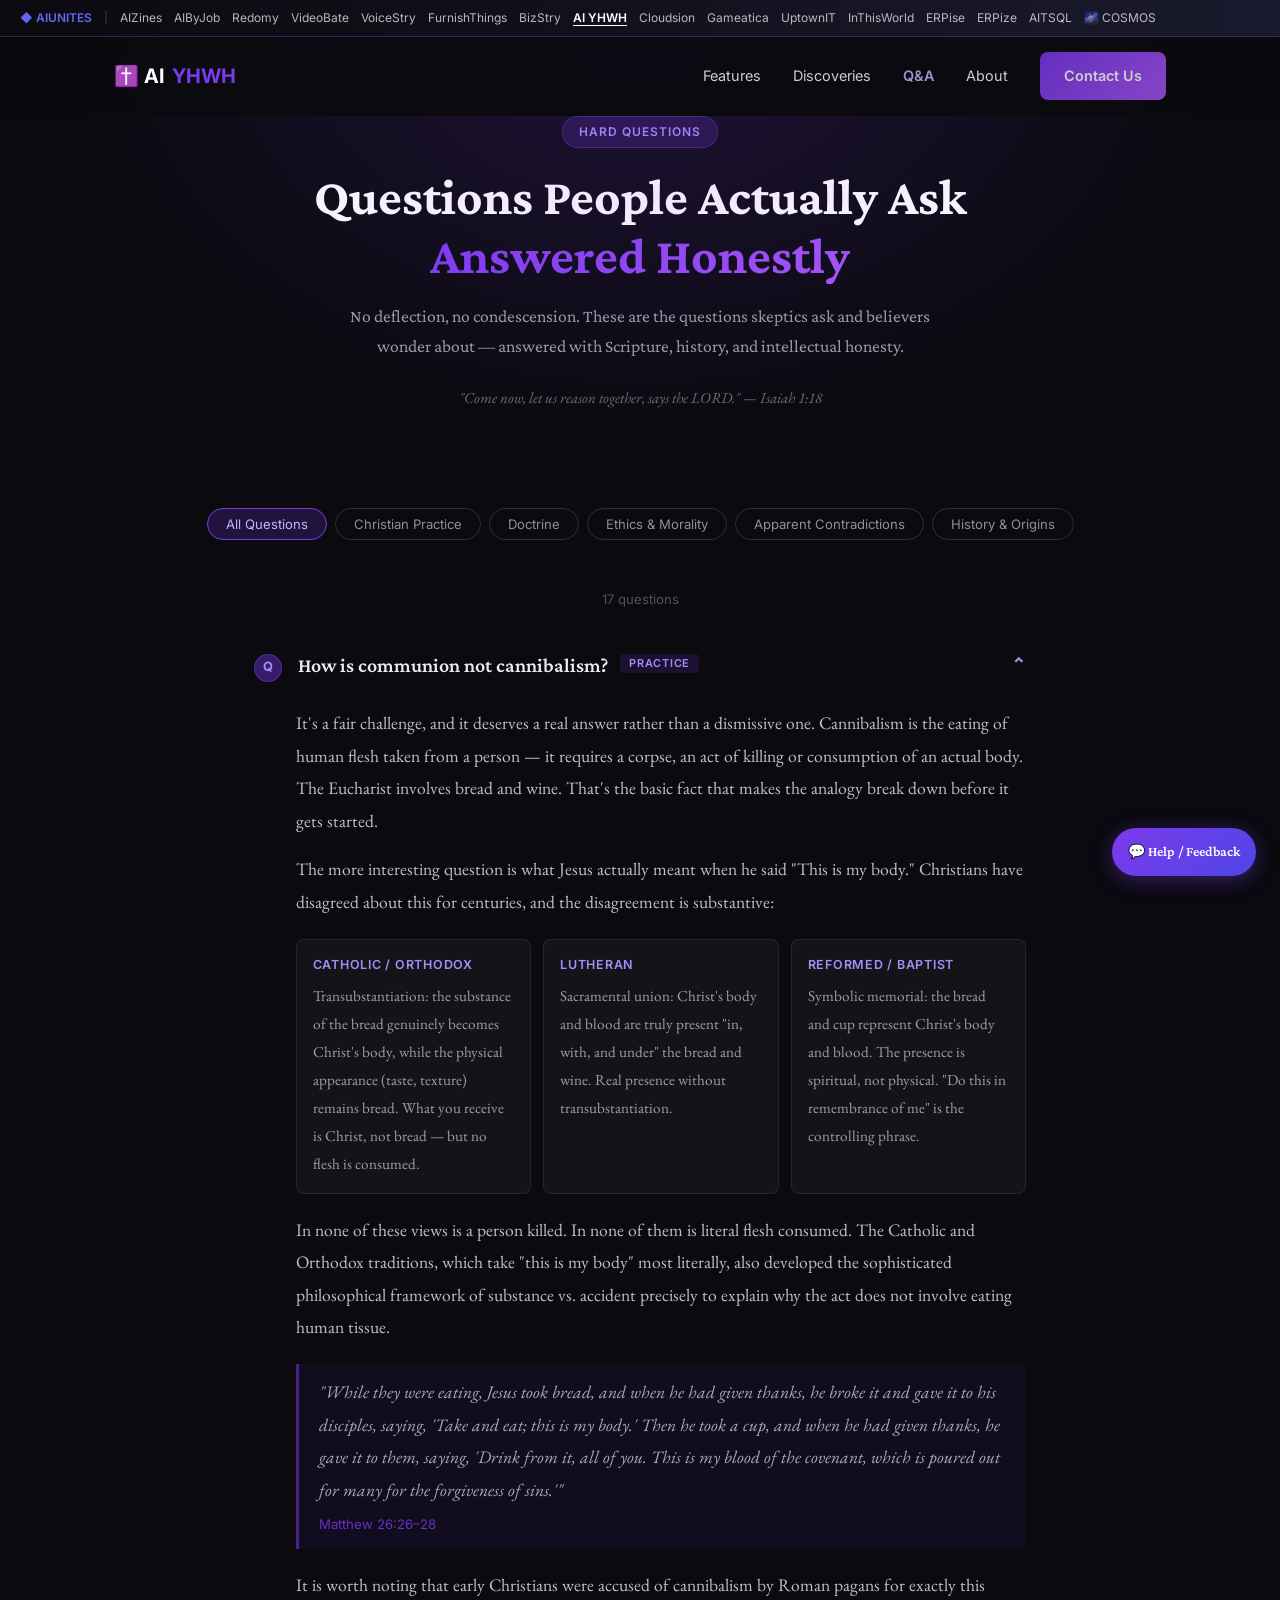
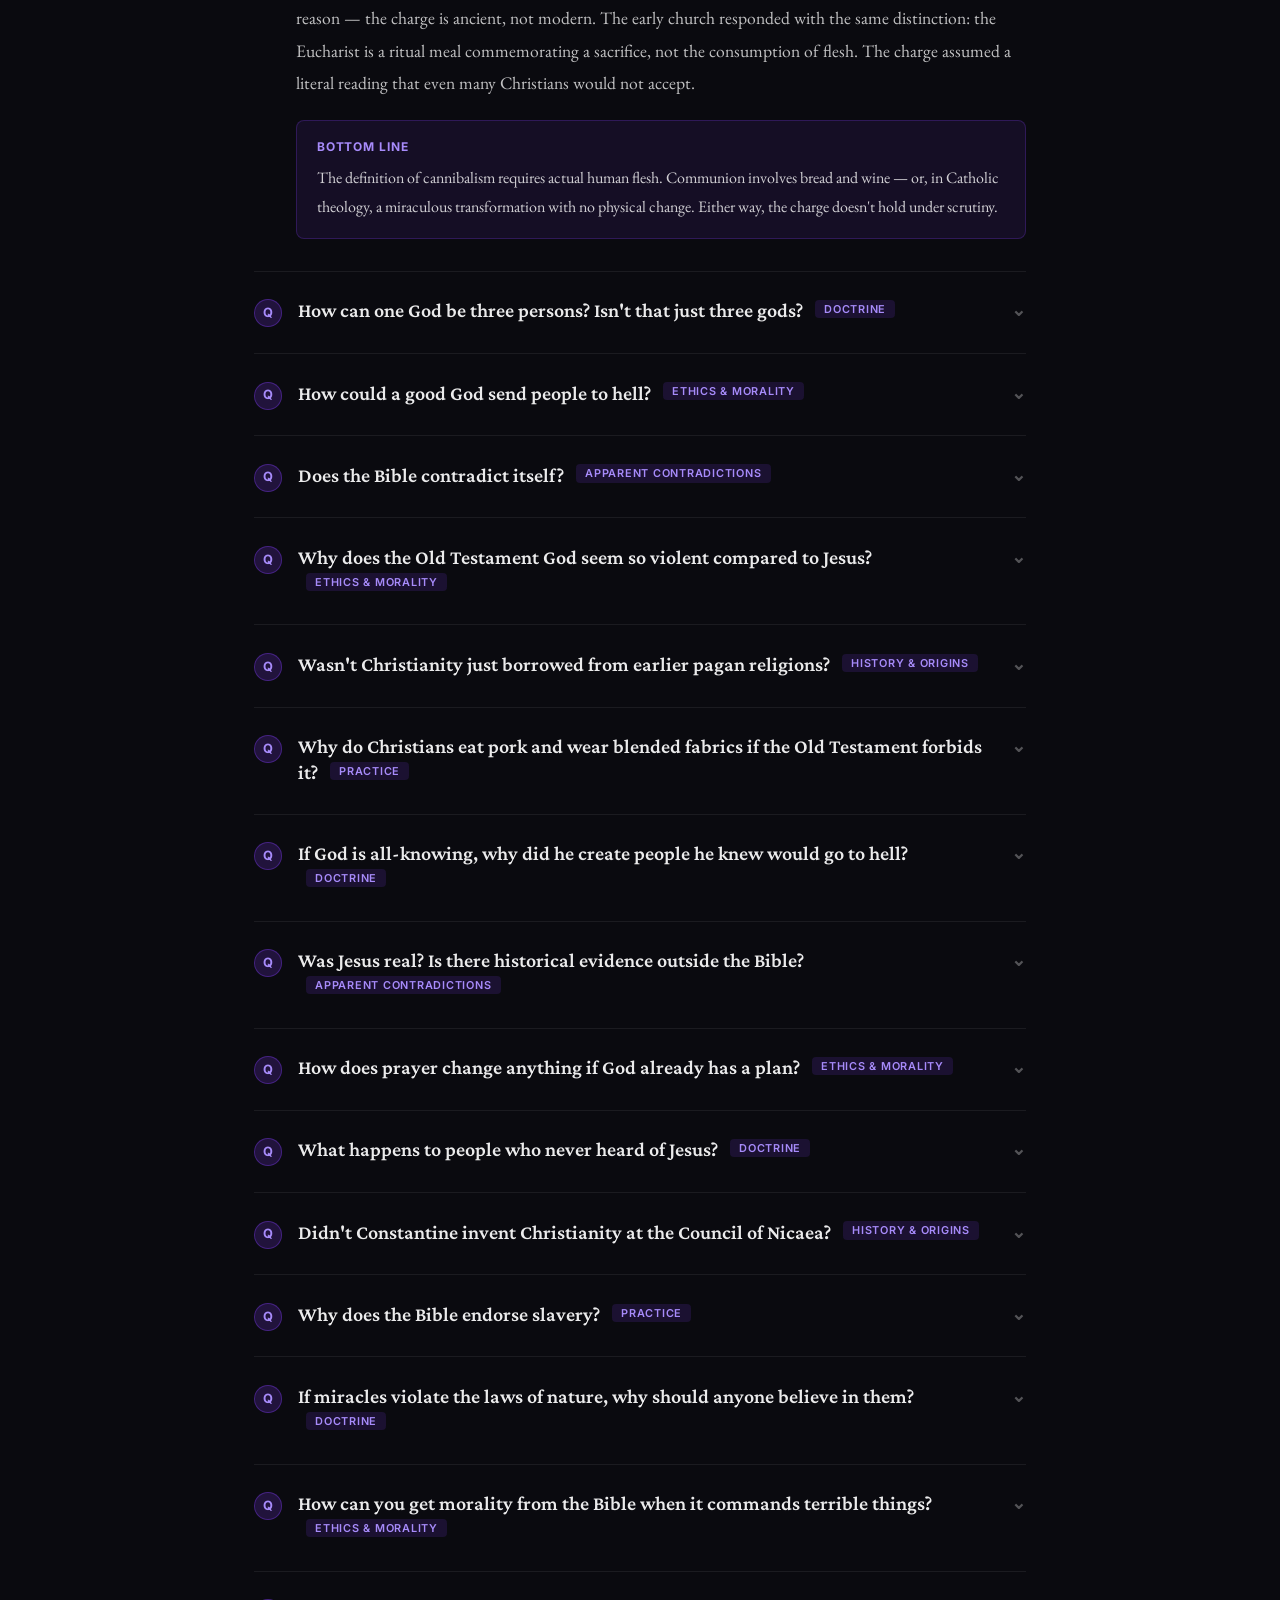
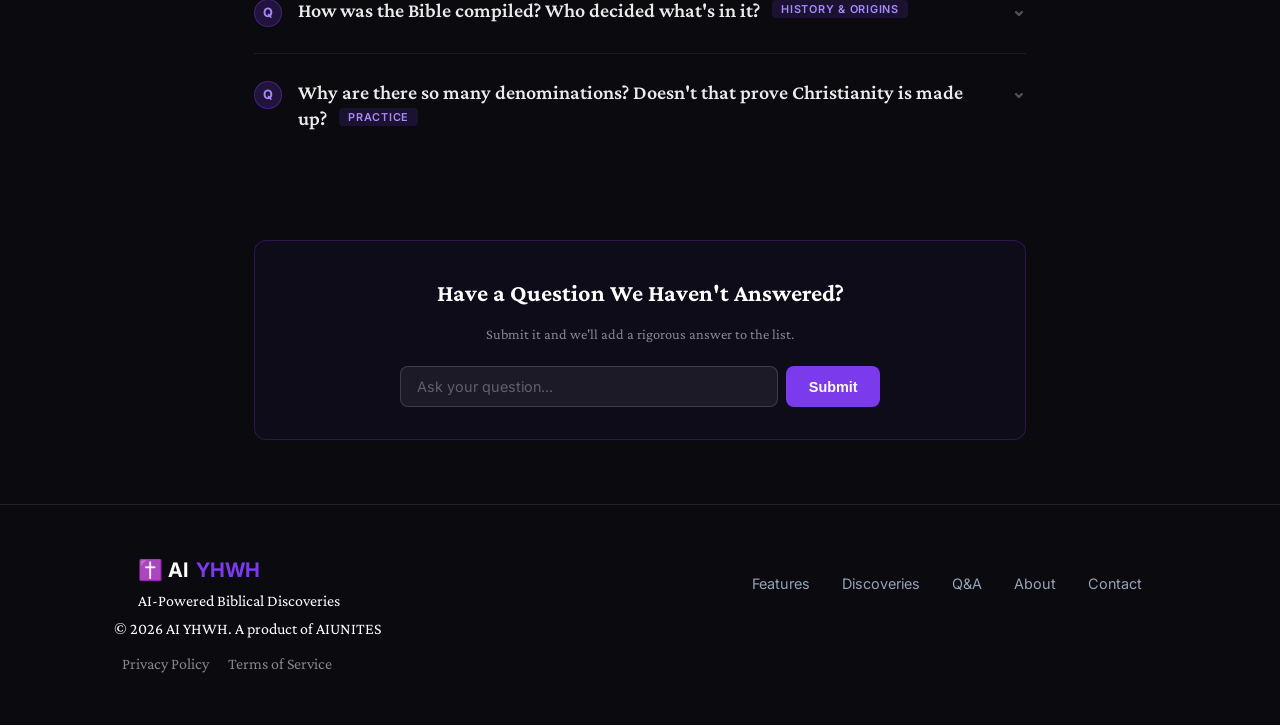
==== qa.html @ d02867e2 "Auto-publish: 2026-04-19 08:33:05" ====
<!DOCTYPE html>
<html lang="en">
<head>
  <meta charset="UTF-8">

  <!-- Google Analytics 4 -->
  <script async src="https://www.googletagmanager.com/gtag/js?id=G-VP15KRLV6P"></script>
  <script>window.dataLayer=window.dataLayer||[];function gtag(){dataLayer.push(arguments);}gtag('js',new Date());gtag('config','G-VP15KRLV6P');</script>

  <!-- Google AdSense -->
  <script async src="https://pagead2.googlesyndication.com/pagead/js/adsbygoogle.js?client=ca-pub-4573596965267859" crossorigin="anonymous"></script>

  <meta name="viewport" content="width=device-width, initial-scale=1.0">
  <title>Hard Questions Answered — AI YHWH Biblical Q&A</title>
  <meta name="description" content="Honest answers to the hardest biblical questions. Communion and cannibalism, the Trinity, hell, contradictions — answered with scholarly rigor and intellectual honesty.">
  <meta name="keywords" content="biblical questions answered, is communion cannibalism, hard Bible questions, Christian apologetics, Bible contradictions explained, AI Bible study">
  <meta name="author" content="AIUNITES">
  <meta name="robots" content="index, follow">
  <link rel="canonical" href="https://aiyhwh.com/qa.html">

  <meta property="og:type" content="article">
  <meta property="og:url" content="https://aiyhwh.com/qa.html">
  <meta property="og:title" content="Hard Questions Answered — AI YHWH Biblical Q&A">
  <meta property="og:description" content="Honest, rigorous answers to the questions people actually ask about Scripture.">
  <meta property="og:image" content="https://aiunites.github.io/aiyhwh-site/images/og-image.png">
  <meta property="og:site_name" content="AI YHWH">

  <meta name="theme-color" content="#7c3aed">

  <script type="application/ld+json">
  {
    "@context": "https://schema.org",
    "@type": "FAQPage",
    "name": "Hard Biblical Questions Answered",
    "url": "https://aiyhwh.com/qa.html",
    "mainEntity": [
      {
        "@type": "Question",
        "name": "How is communion not cannibalism?",
        "acceptedAnswer": {
          "@type": "Answer",
          "text": "Communion involves bread and wine — physical substances — not flesh and blood. The distinction turns on what Jesus meant by 'This is my body.' Catholics hold to transubstantiation: the substance changes while the accidents (appearance, taste) remain bread. Most Protestants hold to symbolic or spiritual presence. In either case, the act involves no killing, no corpse, no flesh consumed. Cannibalism is the consumption of human flesh taken from a person. The Eucharist, however understood, does not meet that definition."
        }
      },
      {
        "@type": "Question",
        "name": "How can one God be three persons?",
        "acceptedAnswer": {
          "@type": "Answer",
          "text": "The Trinity does not claim three separate Gods, which would be tritheism. It claims one divine being who eternally exists as three distinct persons sharing one essence. The analogy breaks down quickly with everyday objects — a triangle has three sides but is one shape — because persons are not properties. The doctrine emerged from the data of Scripture: the Father is called God, the Son is called God, the Spirit is called God, yet they speak to each other as distinct. The Trinity is the Church's attempt to hold all three affirmations without contradicting monotheism."
        }
      }
    ]
  }
  </script>

  <link rel="preconnect" href="https://fonts.googleapis.com">
  <link rel="preconnect" href="https://fonts.gstatic.com" crossorigin>
  <link href="https://fonts.googleapis.com/css2?family=Crimson+Pro:ital,wght@0,400;0,500;0,600;0,700;1,400;1,600&family=Inter:wght@400;500;600&family=EB+Garamond:ital,wght@0,400;0,500;1,400&display=swap" rel="stylesheet">
  <link rel="stylesheet" href="css/style.css">
  <link rel="icon" href="data:image/svg+xml,<svg xmlns='http://www.w3.org/2000/svg' viewBox='0 0 100 100'><text y='.9em' font-size='90'>✝️</text></svg>">

  <style>
    /* ── Q&A page styles ── */
    .qa-hero {
      padding: 5rem 0 3rem;
      text-align: center;
      position: relative;
    }
    .qa-hero::before {
      content: '';
      position: absolute;
      inset: 0;
      background: radial-gradient(ellipse at 50% 0%, rgba(124,58,237,.18) 0%, transparent 65%);
      pointer-events: none;
    }
    .qa-hero .badge { display: inline-block; padding: 5px 16px; border-radius: 20px; border: 1px solid rgba(124,58,237,.4); color: #a78bfa; font-size: .75rem; font-weight: 600; letter-spacing: .08em; text-transform: uppercase; margin-bottom: 1.25rem; }
    .qa-hero h1 { font-family: 'Crimson Pro', serif; font-size: clamp(2rem, 5vw, 3.2rem); font-weight: 700; line-height: 1.15; margin-bottom: 1rem; }
    .qa-hero p { color: rgba(255,255,255,.6); font-size: 1.1rem; max-width: 600px; margin: 0 auto 1rem; line-height: 1.7; }
    .qa-hero .verse { font-family: 'EB Garamond', serif; font-style: italic; color: rgba(255,255,255,.4); font-size: .95rem; margin-top: 1.5rem; }

    /* Category filter */
    .qa-filter { display: flex; gap: 8px; justify-content: center; flex-wrap: wrap; margin: 2rem 0 3rem; padding: 0 1rem; }
    .qa-filter button { padding: 7px 18px; border-radius: 20px; border: 1px solid rgba(255,255,255,.15); background: transparent; color: rgba(255,255,255,.55); font-size: .82rem; font-family: 'Inter', sans-serif; cursor: pointer; transition: all .2s; }
    .qa-filter button:hover { border-color: rgba(124,58,237,.6); color: #a78bfa; }
    .qa-filter button.active { background: rgba(124,58,237,.2); border-color: #7c3aed; color: #c4b5fd; }

    /* Q&A list */
    .qa-section { max-width: 820px; margin: 0 auto; padding: 0 1.5rem 5rem; }
    .qa-item { border-bottom: 1px solid rgba(255,255,255,.07); margin-bottom: 0; }
    .qa-item:last-child { border-bottom: none; }

    .qa-question {
      width: 100%;
      background: none;
      border: none;
      text-align: left;
      padding: 1.6rem 0;
      cursor: pointer;
      display: flex;
      align-items: flex-start;
      gap: 1rem;
      font-family: 'Crimson Pro', serif;
      font-size: 1.25rem;
      font-weight: 600;
      color: rgba(255,255,255,.92);
      line-height: 1.3;
      transition: color .2s;
    }
    .qa-question:hover { color: #c4b5fd; }
    .qa-question .q-icon {
      flex-shrink: 0;
      width: 28px;
      height: 28px;
      border-radius: 50%;
      background: rgba(124,58,237,.2);
      border: 1px solid rgba(124,58,237,.4);
      display: flex;
      align-items: center;
      justify-content: center;
      font-size: .8rem;
      font-family: 'Inter', sans-serif;
      font-weight: 700;
      color: #a78bfa;
      margin-top: 2px;
      transition: background .2s;
    }
    .qa-question.open .q-icon { background: rgba(124,58,237,.4); }
    .qa-question .q-arrow {
      margin-left: auto;
      flex-shrink: 0;
      color: rgba(255,255,255,.3);
      font-size: 1.1rem;
      transition: transform .3s, color .2s;
      padding-top: 2px;
    }
    .qa-question.open .q-arrow { transform: rotate(180deg); color: #a78bfa; }

    .qa-answer {
      display: none;
      padding: 0 0 2rem 2.6rem;
    }
    .qa-answer.open { display: block; }

    .qa-answer p {
      font-family: 'EB Garamond', serif;
      font-size: 1.1rem;
      line-height: 1.85;
      color: rgba(255,255,255,.75);
      margin-bottom: 1rem;
    }
    .qa-answer p:last-child { margin-bottom: 0; }

    .qa-answer .verse-block {
      border-left: 3px solid rgba(124,58,237,.5);
      padding: .75rem 1.25rem;
      margin: 1.25rem 0;
      background: rgba(124,58,237,.07);
      border-radius: 0 6px 6px 0;
    }
    .qa-answer .verse-block p {
      font-style: italic;
      color: rgba(255,255,255,.65);
      margin: 0 0 .25rem;
    }
    .qa-answer .verse-block cite {
      font-size: .82rem;
      color: rgba(124,58,237,.8);
      font-family: 'Inter', sans-serif;
      font-style: normal;
    }

    .qa-answer .tradition-grid {
      display: grid;
      grid-template-columns: repeat(auto-fit, minmax(200px, 1fr));
      gap: .75rem;
      margin: 1.25rem 0;
    }
    .tradition-card {
      background: rgba(255,255,255,.04);
      border: 1px solid rgba(255,255,255,.08);
      border-radius: 8px;
      padding: .9rem 1rem;
    }
    .tradition-card strong {
      display: block;
      font-family: 'Inter', sans-serif;
      font-size: .78rem;
      font-weight: 600;
      text-transform: uppercase;
      letter-spacing: .06em;
      color: #a78bfa;
      margin-bottom: .4rem;
    }
    .tradition-card p {
      font-size: .95rem;
      margin: 0;
      color: rgba(255,255,255,.6);
    }

    .qa-answer .bottom-line {
      background: rgba(124,58,237,.1);
      border: 1px solid rgba(124,58,237,.25);
      border-radius: 8px;
      padding: 1rem 1.25rem;
      margin-top: 1.25rem;
    }
    .qa-answer .bottom-line strong {
      font-family: 'Inter', sans-serif;
      font-size: .75rem;
      font-weight: 700;
      text-transform: uppercase;
      letter-spacing: .08em;
      color: #a78bfa;
      display: block;
      margin-bottom: .35rem;
    }
    .qa-answer .bottom-line p { color: rgba(255,255,255,.8); margin: 0; font-size: 1rem; }

    .category-tag {
      display: inline-block;
      font-family: 'Inter', sans-serif;
      font-size: .68rem;
      font-weight: 600;
      text-transform: uppercase;
      letter-spacing: .07em;
      padding: 2px 9px;
      border-radius: 4px;
      margin-bottom: .5rem;
      background: rgba(124,58,237,.15);
      color: #a78bfa;
      vertical-align: middle;
      margin-left: .5rem;
    }

    .qa-count { text-align: center; color: rgba(255,255,255,.3); font-size: .82rem; font-family: 'Inter', sans-serif; margin-bottom: 1rem; }

    /* suggest box */
    .qa-suggest { max-width: 820px; margin: 0 auto 4rem; padding: 0 1.5rem; }
    .qa-suggest-inner {
      border: 1px solid rgba(124,58,237,.25);
      border-radius: 12px;
      padding: 2rem;
      text-align: center;
      background: rgba(124,58,237,.05);
    }
    .qa-suggest h3 { font-family: 'Crimson Pro', serif; font-size: 1.5rem; margin-bottom: .5rem; }
    .qa-suggest p { color: rgba(255,255,255,.5); font-size: .9rem; margin-bottom: 1.25rem; }
    .qa-suggest form { display: flex; gap: .5rem; max-width: 480px; margin: 0 auto; }
    .qa-suggest input {
      flex: 1;
      background: rgba(255,255,255,.06);
      border: 1px solid rgba(255,255,255,.15);
      border-radius: 8px;
      padding: .7rem 1rem;
      color: #fff;
      font-size: .9rem;
      font-family: 'Inter', sans-serif;
      outline: none;
      transition: border .2s;
    }
    .qa-suggest input:focus { border-color: rgba(124,58,237,.6); }
    .qa-suggest input::placeholder { color: rgba(255,255,255,.3); }
    .qa-suggest button { padding: .7rem 1.4rem; background: #7c3aed; border: none; border-radius: 8px; color: #fff; font-size: .9rem; font-weight: 600; cursor: pointer; transition: background .2s; white-space: nowrap; }
    .qa-suggest button:hover { background: #6d28d9; }

    @media (max-width: 600px) {
      .qa-question { font-size: 1.1rem; }
      .qa-answer { padding-left: 1.5rem; }
      .qa-suggest form { flex-direction: column; }
    }
  </style>
</head>
<body>

  <!-- AIUNITES Webring -->
  <style>.aiunites-bar{position:fixed;top:0;left:0;right:0;z-index:10000;background:linear-gradient(90deg,#0a0a0f,#1a1a2e);border-bottom:1px solid rgba(99,102,241,.3);padding:8px 0;font-size:12px}.aiunites-bar-content{max-width:1400px;margin:0 auto;padding:0 20px;display:flex;align-items:center;gap:12px;overflow-x:auto;scrollbar-width:none}.aiunites-bar-content::-webkit-scrollbar{display:none}.aiunites-bar a{color:rgba(255,255,255,.7);text-decoration:none;white-space:nowrap;transition:color .2s}.aiunites-bar a:hover{color:#fff}.aiunites-bar-brand{color:#6366f1!important;font-weight:600}.aiunites-bar .current{color:#fff!important;font-weight:600;text-decoration:underline;text-underline-offset:3px;}body{padding-top:36px!important}.nav{top:36px!important}</style>
  <style>.wb-arrow{display:none;position:fixed;top:0;width:36px;height:33px;align-items:center;justify-content:center;cursor:pointer;z-index:10001;border:none;padding:0;font-size:16px;line-height:1;color:rgba(255,255,255,.8);transition:color .2s,opacity .2s}.wb-arrow:hover{color:#fff}.wb-left{left:0;background:linear-gradient(90deg,#0d0d1a 55%,transparent)}.wb-right{right:0;background:linear-gradient(270deg,#0d0d1a 55%,transparent)}@media(hover:hover)and(pointer:fine){.wb-arrow{display:flex}}</style>
  <button class="wb-arrow wb-left" id="wb-left" aria-label="Scroll webring left">&#8249;</button>
  <div class="aiunites-bar"><div class="aiunites-bar-content" id="wb-content"><a href="https://aiunites.com" class="aiunites-bar-brand">&#9670; AIUNITES</a><span style="color:rgba(255,255,255,.2)">|</span><a href="https://aizines.com">AIZines</a><a href="https://aibyjob.com">AIByJob</a><a href="https://redomy.com">Redomy</a><a href="https://videobate.com">VideoBate</a><a href="https://aiunites.github.io/voicestry-site/">VoiceStry</a><a href="https://furnishthings.com">FurnishThings</a><a href="https://bizstry.com">BizStry</a><a href="https://aiyhwh.com" class="current">AI YHWH</a><a href="https://cloudsion.com">Cloudsion</a><a href="https://gameatica.com">Gameatica</a><a href="https://uptownit.com">UptownIT</a><a href="https://inthisworld.com">InThisWorld</a><a href="https://erpise.com">ERPise</a><a href="https://erpize.com">ERPize</a><a href="https://aiunites.github.io/aitsql-site/">AITSQL</a><a href="https://cosmostheopera.com">&#127756; COSMOS</a></div></div>
  <button class="wb-arrow wb-right" id="wb-right" aria-label="Scroll webring right">&#8250;</button>
  <script>(function(){var c=document.getElementById('wb-content'),l=document.getElementById('wb-left'),r=document.getElementById('wb-right');if(!c||!l||!r)return;function upd(){var atL=c.scrollLeft<8,atR=c.scrollLeft>=c.scrollWidth-c.clientWidth-8;l.style.opacity=atL?'0':'1';l.style.pointerEvents=atL?'none':'auto';r.style.opacity=atR?'0':'1';r.style.pointerEvents=atR?'none':'auto';}l.onclick=function(){c.scrollBy({left:-220,behavior:'smooth'});};r.onclick=function(){c.scrollBy({left:220,behavior:'smooth'});};c.addEventListener('scroll',upd,{passive:true});upd();})()</script>

  <nav class="nav">
    <div class="container nav-container">
      <a href="index.html" class="logo">&#10013;&#65039; AI<span>YHWH</span></a>
      <div class="nav-links" id="ay-nav">
        <a href="index.html#features" onclick="ayClose()">Features</a>
        <a href="index.html#discoveries" onclick="ayClose()">Discoveries</a>
        <a href="qa.html" style="color:#c4b5fd;font-weight:600;">Q&amp;A</a>
        <a href="index.html#about" onclick="ayClose()">About</a>
        <a href="index.html#contact" class="btn btn-primary" onclick="ayClose()">Contact Us</a>
      </div>
      <button class="nav-hamburger" id="ay-hbg" aria-label="Menu" onclick="this.classList.toggle('open');document.getElementById('ay-nav').classList.toggle('open')"><span></span><span></span><span></span></button>
    </div>
  </nav>
  <script>function ayClose(){document.getElementById('ay-nav').classList.remove('open');document.getElementById('ay-hbg').classList.remove('open');}</script>

  <!-- Hero -->
  <section class="qa-hero">
    <div class="container">
      <span class="badge">Hard Questions</span>
      <h1>Questions People Actually Ask<br><span class="gradient-text">Answered Honestly</span></h1>
      <p>No deflection, no condescension. These are the questions skeptics ask and believers wonder about — answered with Scripture, history, and intellectual honesty.</p>
      <p class="verse">"Come now, let us reason together, says the LORD." — Isaiah 1:18</p>
    </div>
  </section>

  <!-- Filter -->
  <div class="qa-filter">
    <button class="active" data-cat="all">All Questions</button>
    <button data-cat="practice">Christian Practice</button>
    <button data-cat="doctrine">Doctrine</button>
    <button data-cat="ethics">Ethics &amp; Morality</button>
    <button data-cat="contradictions">Apparent Contradictions</button>
    <button data-cat="history">History &amp; Origins</button>
  </div>

  <!-- Q&A List -->
  <div class="qa-section">
    <div class="qa-count" id="qa-count">17 questions</div>

    <!-- Q1 -->
    <div class="qa-item" data-cat="practice">
      <button class="qa-question" onclick="toggleQA(this)">
        <span class="q-icon">Q</span>
        <span>How is communion not cannibalism? <span class="category-tag">Practice</span></span>
        <span class="q-arrow">&#8964;</span>
      </button>
      <div class="qa-answer">
        <p>It's a fair challenge, and it deserves a real answer rather than a dismissive one. Cannibalism is the eating of human flesh taken from a person — it requires a corpse, an act of killing or consumption of an actual body. The Eucharist involves bread and wine. That's the basic fact that makes the analogy break down before it gets started.</p>
        <p>The more interesting question is what Jesus actually meant when he said "This is my body." Christians have disagreed about this for centuries, and the disagreement is substantive:</p>
        <div class="tradition-grid">
          <div class="tradition-card">
            <strong>Catholic / Orthodox</strong>
            <p>Transubstantiation: the substance of the bread genuinely becomes Christ's body, while the physical appearance (taste, texture) remains bread. What you receive is Christ, not bread — but no flesh is consumed.</p>
          </div>
          <div class="tradition-card">
            <strong>Lutheran</strong>
            <p>Sacramental union: Christ's body and blood are truly present "in, with, and under" the bread and wine. Real presence without transubstantiation.</p>
          </div>
          <div class="tradition-card">
            <strong>Reformed / Baptist</strong>
            <p>Symbolic memorial: the bread and cup represent Christ's body and blood. The presence is spiritual, not physical. "Do this in remembrance of me" is the controlling phrase.</p>
          </div>
        </div>
        <p>In none of these views is a person killed. In none of them is literal flesh consumed. The Catholic and Orthodox traditions, which take "this is my body" most literally, also developed the sophisticated philosophical framework of substance vs. accident precisely to explain why the act does not involve eating human tissue.</p>
        <div class="verse-block">
          <p>"While they were eating, Jesus took bread, and when he had given thanks, he broke it and gave it to his disciples, saying, 'Take and eat; this is my body.' Then he took a cup, and when he had given thanks, he gave it to them, saying, 'Drink from it, all of you. This is my blood of the covenant, which is poured out for many for the forgiveness of sins.'"</p>
          <cite>Matthew 26:26–28</cite>
        </div>
        <p>It is worth noting that early Christians were accused of cannibalism by Roman pagans for exactly this reason — the charge is ancient, not modern. The early church responded with the same distinction: the Eucharist is a ritual meal commemorating a sacrifice, not the consumption of flesh. The charge assumed a literal reading that even many Christians would not accept.</p>
        <div class="bottom-line">
          <strong>Bottom line</strong>
          <p>The definition of cannibalism requires actual human flesh. Communion involves bread and wine — or, in Catholic theology, a miraculous transformation with no physical change. Either way, the charge doesn't hold under scrutiny.</p>
        </div>
      </div>
    </div>

    <!-- Q2 -->
    <div class="qa-item" data-cat="doctrine">
      <button class="qa-question" onclick="toggleQA(this)">
        <span class="q-icon">Q</span>
        <span>How can one God be three persons? Isn't that just three gods? <span class="category-tag">Doctrine</span></span>
        <span class="q-arrow">&#8964;</span>
      </button>
      <div class="qa-answer">
        <p>The Trinity is probably the doctrine most often caricatured by critics and poorly explained by defenders. "Three gods" is actually the heresy of tritheism, which the Trinity explicitly rejects. The claim is not three gods. It is one God who exists eternally as three distinct persons sharing one divine essence.</p>
        <p>The doctrine emerged not from philosophy imposed on Scripture but from the data of Scripture creating a problem that demanded resolution. The New Testament says the Father is God. It calls the Son God — explicitly in John 1:1, John 20:28, Titus 2:13, Hebrews 1:8. It treats the Spirit as God in Acts 5:3–4. Yet it is also thoroughly monotheistic: "Hear O Israel, the LORD our God, the LORD is one" (Deuteronomy 6:4). The Trinity is the attempt to affirm all of that without contradiction.</p>
        <div class="verse-block">
          <p>"In the beginning was the Word, and the Word was with God, and the Word was God."</p>
          <cite>John 1:1</cite>
        </div>
        <p>The word "Trinity" does not appear in Scripture. Neither does "incarnation" or "monotheism." That doesn't make the concepts unscriptural — it means the Church needed technical vocabulary to discuss what Scripture taught. The Nicene Creed (325 AD) was not invented to impose Greek philosophy but to rule out specific heresies: Arianism (Jesus is a lesser created being), Sabellianism (Father, Son, Spirit are just three modes of one person), and Tritheism (three separate gods).</p>
        <p>The best analogy may be the worst one — every comparison fails at some point. Three-leaf clover: three leaves, one clover, but the leaves are not persons. Water in three states: one substance, but it is not simultaneously ice, liquid, and steam. The analogies break down because they describe things, not persons. The Trinity involves three persons in eternal relationship, which has no parallel in the physical world.</p>
        <div class="bottom-line">
          <strong>Bottom line</strong>
          <p>Three gods is tritheism — the opposite of what the Trinity teaches. The doctrine holds one God, three persons, one essence. It is strange and difficult. Christians don't claim otherwise. They claim it is what Scripture requires.</p>
        </div>
      </div>
    </div>

    <!-- Q3 -->
    <div class="qa-item" data-cat="ethics">
      <button class="qa-question" onclick="toggleQA(this)">
        <span class="q-icon">Q</span>
        <span>How could a good God send people to hell? <span class="category-tag">Ethics &amp; Morality</span></span>
        <span class="q-arrow">&#8964;</span>
      </button>
      <div class="qa-answer">
        <p>This question usually contains an embedded assumption worth surfacing: that a good God would override human choice to prevent bad outcomes. But that assumption creates its own problem — a God who overrides choice to ensure goodness would also override the freedom that makes love meaningful.</p>
        <p>The Christian tradition has offered three broad frameworks for understanding hell:</p>
        <div class="tradition-grid">
          <div class="tradition-card">
            <strong>Eternal Conscious Torment</strong>
            <p>The traditional majority view: hell is a real place of ongoing punishment. Hell exists because justice is real and sin has infinite weight when committed against an infinite God.</p>
          </div>
          <div class="tradition-card">
            <strong>Annihilationism</strong>
            <p>The unrighteous cease to exist rather than suffer eternally. Held by some evangelicals and Seventh-day Adventists. Fire consumes rather than torments without end.</p>
          </div>
          <div class="tradition-card">
            <strong>Universal Reconciliation</strong>
            <p>All are ultimately saved, possibly through post-mortem purification. Held by Origen, some church fathers, and a growing minority today. Hell is remedial, not retributive.</p>
          </div>
        </div>
        <p>What unites most Christian views is that hell is in some sense chosen. C.S. Lewis put it memorably: "The doors of hell are locked on the inside." On this view, God does not arbitrarily condemn people — he honors their sustained rejection of him. The alternative — forcing people who do not want God to be in his presence forever — is not heaven for them either.</p>
        <div class="verse-block">
          <p>"The Lord is not slow in keeping his promise, as some understand slowness. Instead he is patient with you, not wanting anyone to perish, but everyone to come to repentance."</p>
          <cite>2 Peter 3:9</cite>
        </div>
        <div class="bottom-line">
          <strong>Bottom line</strong>
          <p>The question assumes a definition of "good" that eliminates human freedom. Most Christian accounts of hell ground it in justice, not cruelty, and many argue it is ultimately the fulfillment of a person's own persistent choice.</p>
        </div>
      </div>
    </div>

    <!-- Q4 -->
    <div class="qa-item" data-cat="contradictions">
      <button class="qa-question" onclick="toggleQA(this)">
        <span class="q-icon">Q</span>
        <span>Does the Bible contradict itself? <span class="category-tag">Apparent Contradictions</span></span>
        <span class="q-arrow">&#8964;</span>
      </button>
      <div class="qa-answer">
        <p>The honest answer is: some passages are genuinely difficult to harmonize, and many alleged contradictions dissolve under careful reading. Both things are true simultaneously.</p>
        <p>Many "contradictions" turn out to be complementary perspectives. The Gospels give different details of the resurrection morning — Matthew mentions one angel, John mentions two. This is consistent with the way eyewitness accounts work. Luke's genealogy of Jesus differs from Matthew's because they likely trace different lines (Joseph's legal lineage vs. Mary's biological line, or Solomon's line vs. Nathan's line in the Davidic tree).</p>
        <p>Other tensions are genuine and have generated centuries of debate. Did Judas die by hanging (Matthew 27:5) or by falling headlong in a field (Acts 1:18)? The traditional harmonization is that he hanged himself and later fell — possible, but the text doesn't say that. The honest position acknowledges the difficulty.</p>
        <div class="verse-block">
          <p>"All Scripture is God-breathed and is useful for teaching, rebuking, correcting and training in righteousness."</p>
          <cite>2 Timothy 3:16</cite>
        </div>
        <p>The doctrine of inspiration does not require verbatim identical accounts of the same event. Most evangelical scholars hold that inspiration guarantees that Scripture teaches truth, not that it gives identical verbatim reports. Ancient historians were not writing to modern standards of precision — they wrote with theological purpose, selective detail, and a different understanding of quotation.</p>
        <div class="bottom-line">
          <strong>Bottom line</strong>
          <p>Many alleged contradictions are not contradictions on careful reading. Some are genuinely difficult. The Bible is a library of 66 books written across 1,500 years by 40 authors — exact uniformity of detail is not what Scripture claims for itself.</p>
        </div>
      </div>
    </div>

    <!-- Q5 -->
    <div class="qa-item" data-cat="ethics">
      <button class="qa-question" onclick="toggleQA(this)">
        <span class="q-icon">Q</span>
        <span>Why does the Old Testament God seem so violent compared to Jesus? <span class="category-tag">Ethics &amp; Morality</span></span>
        <span class="q-arrow">&#8964;</span>
      </button>
      <div class="qa-answer">
        <p>This is Marcion's question — a 2nd century heretic who solved it by declaring the Old Testament God a different, inferior deity. The Church rejected this as heresy, but that doesn't make the question go away.</p>
        <p>Several frameworks have been proposed. Progressive revelation holds that God accommodated to the moral understanding of ancient peoples and revealed his character incrementally — the full picture comes with Jesus. The commands to exterminate Canaanite nations were specific, historical, and bounded, not a permanent model for conduct. Jesus himself escalated the demands of the law: not just "do not murder" but "do not be angry without cause."</p>
        <p>The conquest narratives are the hardest cases. God commands the killing of the Amalekites, including women and children. Most contemporary scholars — Christian and Jewish — acknowledge the difficulty rather than explaining it away. Some argue the accounts are hyperbolic military rhetoric common in ancient Near Eastern writing, where "utterly destroy" was a conventional phrase that didn't mean literal extinction. Others argue God's judgment of nations is real and just in ways human justice cannot fully be.</p>
        <div class="verse-block">
          <p>"Jesus Christ is the same yesterday and today and forever."</p>
          <cite>Hebrews 13:8</cite>
        </div>
        <p>What the New Testament does not do is present a gentle Jesus who never speaks of judgment. Jesus teaches more about hell than any other figure in Scripture. He overturns tables in the Temple. He calls the Pharisees a brood of vipers. The "gentle Jesus" reading of the Gospels requires selective reading.</p>
        <div class="bottom-line">
          <strong>Bottom line</strong>
          <p>The tension is real and the question deserves better than dismissal. The Christian answer is that the full character of God — holy, just, and merciful — is present in both Testaments, and that Jesus does not replace the Old Testament God but fulfills and illuminates him.</p>
        </div>
      </div>
    </div>

    <!-- Q6 -->
    <div class="qa-item" data-cat="history">
      <button class="qa-question" onclick="toggleQA(this)">
        <span class="q-icon">Q</span>
        <span>Wasn't Christianity just borrowed from earlier pagan religions? <span class="category-tag">History &amp; Origins</span></span>
        <span class="q-arrow">&#8964;</span>
      </button>
      <div class="qa-answer">
        <p>This claim circulates widely online, most popularly in the film "Zeitgeist" (2007), which argued that Jesus was copied from Horus, Osiris, Mithras, and Dionysus. Mainstream scholarship — including secular scholars with no theological stake — largely rejects these specific comparisons as unsupported or badly distorted.</p>
        <p>The claimed parallels don't hold up under scrutiny. Horus was not born of a virgin on December 25th, did not have 12 disciples, was not crucified, and did not rise on the third day. These details were either invented or represent gross misreadings of Egyptian texts. The academic consensus across Egyptology, classical studies, and religious history is that the "copycat thesis" is not credible as popularly stated.</p>
        <p>That said, early Christianity did exist in a Greco-Roman world saturated with mystery cults, dying-and-rising deity myths, and apocalyptic Jewish sects. Scholars like N.T. Wright argue that Christian claims about resurrection emerged from a specifically Jewish context, not from pagan influence — a bodily resurrection at the end of history was a Jewish expectation, not a pagan one.</p>
        <div class="verse-block">
          <p>"For what I received I passed on to you as of first importance: that Christ died for our sins according to the Scriptures, that he was buried, that he was raised on the third day according to the Scriptures."</p>
          <cite>1 Corinthians 15:3–4</cite>
        </div>
        <p>Paul's account in 1 Corinthians 15 — written within 20 years of the crucifixion, citing a creed that likely dates to within 5 years — is the earliest Christian document about the resurrection. The scholarly debate about Christian origins is ongoing and serious. The "Zeitgeist" version is not the scholarly debate.</p>
        <div class="bottom-line">
          <strong>Bottom line</strong>
          <p>The specific pagan-copycat claims are not supported by mainstream scholarship. Christianity developed from a Jewish matrix, not pagan mystery religion. The question of how much its later forms absorbed from Hellenistic culture is a legitimate scholarly conversation.</p>
        </div>
      </div>
    </div>

    <!-- Q7 -->
    <div class="qa-item" data-cat="practice">
      <button class="qa-question" onclick="toggleQA(this)">
        <span class="q-icon">Q</span>
        <span>Why do Christians eat pork and wear blended fabrics if the Old Testament forbids it? <span class="category-tag">Practice</span></span>
        <span class="q-arrow">&#8964;</span>
      </button>
      <div class="qa-answer">
        <p>This is actually one of the most intellectually coherent challenges to Christian practice, and it deserves a real answer rather than hand-waving. Christians claim to follow the Bible, yet they ignore significant portions of Leviticus. Why?</p>
        <p>The standard Christian answer draws on a distinction within Old Testament law between three categories: ceremonial law (dietary rules, sacrificial systems, purity codes), civil law (laws governing the Israelite theocratic state), and moral law (the Ten Commandments and ethical principles). Christians argue that the ceremonial and civil law were temporary, designed for a specific people at a specific time, and fulfilled in Christ. The moral law remains binding.</p>
        <p>This is not a post-hoc rationalization — it is grounded in the New Testament itself. Acts 10 has Peter receiving a vision in which God declares all foods clean. Mark 7:19 notes that Jesus "declared all foods clean." Romans 14 and Colossians 2:16–17 explicitly address food laws and Sabbath observance as no longer binding on Gentile Christians.</p>
        <div class="verse-block">
          <p>"Therefore do not let anyone judge you by what you eat or drink, or with regard to a religious festival, a New Moon celebration or a Sabbath day. These are a shadow of the things that were to come; the reality, however, is found in Christ."</p>
          <cite>Colossians 2:16–17</cite>
        </div>
        <p>Jewish law functions differently — the Torah remains binding on Jews because the covenant relationship it governs is not canceled. The New Testament's claim is not that the Old Testament was wrong but that it pointed forward to something that has now arrived, changing the terms of the covenant for those who receive it.</p>
        <div class="bottom-line">
          <strong>Bottom line</strong>
          <p>Christians don't ignore the Old Testament arbitrarily — the New Testament itself makes explicit distinctions about which laws apply to followers of Jesus. It's a theological framework, not inconsistency.</p>
        </div>
      </div>
    </div>

    <!-- Q8 -->
    <div class="qa-item" data-cat="doctrine">
      <button class="qa-question" onclick="toggleQA(this)">
        <span class="q-icon">Q</span>
        <span>If God is all-knowing, why did he create people he knew would go to hell? <span class="category-tag">Doctrine</span></span>
        <span class="q-arrow">&#8964;</span>
      </button>
      <div class="qa-answer">
        <p>This is the problem of divine foreknowledge and human freedom compressed into one question. It has occupied philosophers and theologians for millennia, and there is no solution that doesn't create some tension.</p>
        <p>The main theological positions:</p>
        <div class="tradition-grid">
          <div class="tradition-card">
            <strong>Calvinist (Reformed)</strong>
            <p>God predestines some to salvation and others to damnation. His sovereignty is absolute. The "vessels of wrath" glorify God by demonstrating his justice. Paul addresses this directly in Romans 9.</p>
          </div>
          <div class="tradition-card">
            <strong>Arminian</strong>
            <p>God foreknows but does not foreordain. Foreknowledge is not causation. God sees what free agents will choose without causing those choices. He creates because the reality includes genuine love freely given.</p>
          </div>
          <div class="tradition-card">
            <strong>Open Theism</strong>
            <p>God does not exhaustively foreknow free choices. His knowledge grows with time. This preserves libertarian free will but requires limiting divine omniscience — a minority position considered heretical by most traditions.</p>
          </div>
        </div>
        <p>The Arminian answer is perhaps most intuitive: a world with genuine freedom and genuine love is worth creating even knowing that freedom will be misused. Every parent who has a child faces a version of this — you know suffering is possible, perhaps certain, and you create life anyway because love and existence are worth the risk.</p>
        <div class="bottom-line">
          <strong>Bottom line</strong>
          <p>This question presses on one of theology's genuinely hard problems. Christians disagree about the answer. What most agree on is that God's decision to create reflects his judgment that love and freedom are worth the cost — a judgment he himself paid in the incarnation.</p>
        </div>
      </div>
    </div>

    <!-- Q9 -->
    <div class="qa-item" data-cat="contradictions">
      <button class="qa-question" onclick="toggleQA(this)">
        <span class="q-icon">Q</span>
        <span>Was Jesus real? Is there historical evidence outside the Bible? <span class="category-tag">Apparent Contradictions</span></span>
        <span class="q-arrow">&#8964;</span>
      </button>
      <div class="qa-answer">
        <p>Yes, Jesus of Nazareth is considered a historical figure by virtually all secular historians of antiquity. The "mythicist" position — that Jesus never existed — is a fringe view not held by credentialed scholars in the relevant fields, including atheist and agnostic historians.</p>
        <p>The primary non-Christian sources:</p>
        <div class="tradition-grid">
          <div class="tradition-card">
            <strong>Tacitus (115 AD)</strong>
            <p>Describes Nero blaming Christians for the Rome fire. Notes that "Christus, from whom the name had its origin, suffered the extreme penalty during the reign of Tiberius at the hands of one of our procurators, Pontius Pilatus."</p>
          </div>
          <div class="tradition-card">
            <strong>Josephus (93 AD)</strong>
            <p>The Jewish Antiquities contains two references. The longer one (Testimonium Flavianum) is likely partially interpolated by later Christians, but most scholars believe a core authentic reference underlies it. A shorter reference to "James the brother of Jesus called Christ" is generally accepted as authentic.</p>
          </div>
          <div class="tradition-card">
            <strong>Pliny the Younger (112 AD)</strong>
            <p>Writes to Trajan about Christians in Bithynia who "sing hymns to Christ as to a god" — confirming an early high Christology within 80 years of the crucifixion.</p>
          </div>
        </div>
        <p>The historical consensus is that Jesus was a Jewish teacher who was crucified under Pontius Pilate in approximately 30 AD, and that his followers proclaimed him risen from the dead. The question of whether he actually rose is a theological and historical question on which historians disagree — but the existence of the person is not seriously disputed.</p>
        <div class="bottom-line">
          <strong>Bottom line</strong>
          <p>Jesus' historical existence is attested by multiple independent non-Christian sources within a century of his death. No credentialed ancient historian disputes it.</p>
        </div>
      </div>
    </div>

    <!-- Q10 -->
    <div class="qa-item" data-cat="ethics">
      <button class="qa-question" onclick="toggleQA(this)">
        <span class="q-icon">Q</span>
        <span>How does prayer change anything if God already has a plan? <span class="category-tag">Ethics &amp; Morality</span></span>
        <span class="q-arrow">&#8964;</span>
      </button>
      <div class="qa-answer">
        <p>This question assumes that a fixed divine plan and effective prayer are mutually exclusive. But that depends on what "plan" means. If prayer is one of the means by which God works out his purposes — if he chose to act in certain ways through the prayers of his people — then prayer can be effective without God being surprised by it.</p>
        <p>The analogy of secondary causes is useful: God works through natural processes (rain, seeds, photosynthesis) to feed people. No one argues that farming is pointless because God controls outcomes. Prayer may function similarly — a real cause that God chose to incorporate into his providence.</p>
        <div class="verse-block">
          <p>"You do not have because you do not ask God. When you ask, you do not receive, because you ask with wrong motives."</p>
          <cite>James 4:2–3</cite>
        </div>
        <p>Jesus teaches persistent prayer as meaningful — the parables of the persistent widow and the friend at midnight both commend continued asking. This doesn't make God a vending machine; it places prayer in the context of relationship. You ask not to inform God of something he doesn't know but to align yourself with him and participate in what he is doing.</p>
        <p>Prayer also functions formatively. Whether or not a specific request is granted, the act of prayer changes the person praying — orienting attention, cultivating trust, acknowledging dependence. These outcomes don't depend on God "changing his mind."</p>
        <div class="bottom-line">
          <strong>Bottom line</strong>
          <p>Prayer can be real and effective within a providential framework if God chose to act through prayer as a genuine cause. The question assumes a model of divine planning that most Christian traditions don't actually hold.</p>
        </div>
      </div>
    </div>

    <!-- Q11 -->
    <div class="qa-item" data-cat="doctrine">
      <button class="qa-question" onclick="toggleQA(this)">
        <span class="q-icon">Q</span>
        <span>What happens to people who never heard of Jesus? <span class="category-tag">Doctrine</span></span>
        <span class="q-arrow">&#8964;</span>
      </button>
      <div class="qa-answer">
        <p>This is one of the most pastorally urgent theological questions and one where thoughtful Christians hold genuinely different views. The stakes are high: it bears directly on whether God is just, and on what missionaries are actually doing.</p>
        <div class="tradition-grid">
          <div class="tradition-card">
            <strong>Exclusivism</strong>
            <p>Explicit faith in Christ is necessary for salvation. Those who haven't heard are lost, which is precisely what makes evangelism urgent. Held by most historic Protestant and Catholic theologians.</p>
          </div>
          <div class="tradition-card">
            <strong>Inclusivism</strong>
            <p>Christ is the only means of salvation, but it can be applied to those who respond faithfully to the revelation they have (creation, conscience). C.S. Lewis held a version of this. Vatican II moved in this direction.</p>
          </div>
          <div class="tradition-card">
            <strong>Universalism</strong>
            <p>All are ultimately saved, whether through post-mortem encounter with Christ or universal reconciliation. A minority view throughout Christian history, with renewed interest today.</p>
          </div>
        </div>
        <div class="verse-block">
          <p>"For since the creation of the world God's invisible qualities — his eternal power and divine nature — have been clearly seen, being understood from what has been made, so that people are without excuse."</p>
          <cite>Romans 1:20</cite>
        </div>
        <p>Romans 2:14–16 complicates the exclusivist picture by suggesting Gentiles who don't have the law "show the work of the law written on their hearts." Most evangelical scholars argue this refers to judgment, not salvation — but the text has supported inclusivist readings for centuries.</p>
        <div class="bottom-line">
          <strong>Bottom line</strong>
          <p>This question has no clean answer within Christianity. What nearly all traditions agree on is that God is just, that he does not condemn people for what they could not know, and that responding faithfully to whatever revelation one has matters.</p>
        </div>
      </div>
    </div>

    <!-- Q12 -->
    <div class="qa-item" data-cat="history">
      <button class="qa-question" onclick="toggleQA(this)">
        <span class="q-icon">Q</span>
        <span>Didn't Constantine invent Christianity at the Council of Nicaea? <span class="category-tag">History &amp; Origins</span></span>
        <span class="q-arrow">&#8964;</span>
      </button>
      <div class="qa-answer">
        <p>This claim, popularized by The Da Vinci Code, is not supported by the historical evidence. The Council of Nicaea (325 AD) did not create the Bible, did not vote on the divinity of Jesus, and did not invent Christianity. It addressed a specific theological dispute about the relationship of the Son to the Father (the Arian controversy).</p>
        <p>The canon of Scripture was not decided at Nicaea. The New Testament canon was recognized — not created — gradually through a process that was largely complete before Nicaea. The letters of Paul were circulating and being cited as Scripture within decades of being written (2 Peter 3:16 refers to Paul's letters as Scripture). The four Gospels are attested in the 2nd century by Irenaeus, Justin Martyr, and others.</p>
        <p>Constantine did not vote at Nicaea. He presided over the opening ceremony and had a political interest in theological unity, but the theological decisions were made by bishops. The outcome — the Nicene Creed's affirmation that the Son is "of the same substance" as the Father — was controversial precisely because it was not unanimous. Arianism had significant support. Constantine himself was baptized by an Arian bishop.</p>
        <div class="verse-block">
          <p>"What was from the beginning, which we have heard, which we have seen with our eyes, which we have looked at and our hands have touched — this we proclaim concerning the Word of life."</p>
          <cite>1 John 1:1</cite>
        </div>
        <div class="bottom-line">
          <strong>Bottom line</strong>
          <p>The "Constantine invented Christianity" claim fails basic historical scrutiny. Christian communities, theology, and writings predate Constantine by 250+ years. Nicaea was a dispute about existing doctrine, not the creation of it.</p>
        </div>
      </div>
    </div>

    <!-- Q13 -->
    <div class="qa-item" data-cat="practice">
      <button class="qa-question" onclick="toggleQA(this)">
        <span class="q-icon">Q</span>
        <span>Why does the Bible endorse slavery? <span class="category-tag">Practice</span></span>
        <span class="q-arrow">&#8964;</span>
      </button>
      <div class="qa-answer">
        <p>The Bible does not endorse modern chattel slavery, though it does regulate various forms of servitude that existed in the ancient world. The distinction matters — but so does the honest acknowledgment that the Bible was used, wrongly, to defend American slavery for centuries.</p>
        <p>The Hebrew eved (usually translated "slave") referred to multiple different social arrangements — debt servitude, household service, prisoners of war, and voluntary service. The Mosaic law placed significant restrictions: killing a slave was punishable (Exodus 21:20), a slave who lost a tooth or eye was to be freed (Exodus 21:26–27), Hebrew slaves were released in the seventh year, and escaped slaves were not to be returned (Deuteronomy 23:15). These provisions were significantly more humane than surrounding cultures.</p>
        <p>The New Testament presents a more ambiguous picture. Paul's letter to Philemon, which concerns a runaway slave named Onesimus, is a masterpiece of implicit pressure for freedom without demanding it. He calls Onesimus "my son" and "dear to me," sends him back to Philemon "no longer as a slave, but better than a slave, as a dear brother" — a clear implication of manumission without command. But Ephesians 6:5 ("Slaves, obey your masters") was taken from context to justify chattel slavery in ways that ignore the letter's overall ethic.</p>
        <div class="verse-block">
          <p>"There is neither Jew nor Gentile, neither slave nor free, nor is there male and female, for you are all one in Christ Jesus."</p>
          <cite>Galatians 3:28</cite>
        </div>
        <p>The abolitionist movement was largely driven by Scripture — Quakers, evangelicals, and many who argued that the image of God in every person and the radical equality of Galatians 3:28 were incompatible with slavery. The argument that Scripture "endorses" slavery ignores this entire tradition.</p>
        <div class="bottom-line">
          <strong>Bottom line</strong>
          <p>The Bible regulates rather than endorses ancient servitude, which differed significantly from chattel slavery. Its core principles — the dignity of every person made in God's image, equality in Christ — ultimately became the foundation of abolitionism.</p>
        </div>
      </div>
    </div>

    <!-- Q14 -->
    <div class="qa-item" data-cat="doctrine">
      <button class="qa-question" onclick="toggleQA(this)">
        <span class="q-icon">Q</span>
        <span>If miracles violate the laws of nature, why should anyone believe in them? <span class="category-tag">Doctrine</span></span>
        <span class="q-arrow">&#8964;</span>
      </button>
      <div class="qa-answer">
        <p>This objection, classically formulated by David Hume, has a significant problem at its core: it assumes what it needs to prove. The argument is that no testimony for a miracle can be credible because miracles are impossible. But their impossibility is not established — it is assumed. The argument is circular.</p>
        <p>The laws of nature describe the regular behavior of the universe when no extraordinary cause is acting. If God exists — an entity capable of creating the universe — then acting within it in extraordinary ways is coherent. Miracles are not violations of natural law from within; they are interventions by a cause outside the natural order. The question of whether miracles have occurred is therefore not a scientific question (science studies regular patterns) but a historical one.</p>
        <p>The historical question about the resurrection specifically is vigorously debated. The minimal facts that nearly all historians accept: Jesus was crucified and buried, his tomb was found empty by Sunday morning, disciples reported seeing him alive, and the disciples underwent a transformation from fear to willingness to die for the claim. The debate is over what best explains those facts. Christians claim resurrection explains them better than alternatives.</p>
        <div class="verse-block">
          <p>"If Christ has not been raised, your faith is futile; you are still in your sins."</p>
          <cite>1 Corinthians 15:17</cite>
        </div>
        <p>Paul is unusually clear here: Christianity stands or falls on the resurrection being historically true. He is not offering a metaphor or a spiritual truth — he is making a claim about an event. He says this 20 years after the alleged event, naming eyewitnesses still alive who could be questioned.</p>
        <div class="bottom-line">
          <strong>Bottom line</strong>
          <p>Hume's objection assumes miracles are impossible, which is the conclusion, not the premise. Whether specific miracles occurred is a historical question. The resurrection's evidential case is stronger than most critics acknowledge.</p>
        </div>
      </div>
    </div>

    <!-- Q15 -->
    <div class="qa-item" data-cat="ethics">
      <button class="qa-question" onclick="toggleQA(this)">
        <span class="q-icon">Q</span>
        <span>How can you get morality from the Bible when it commands terrible things? <span class="category-tag">Ethics &amp; Morality</span></span>
        <span class="q-arrow">&#8964;</span>
      </button>
      <div class="qa-answer">
        <p>This challenge cuts both ways: the Bible is critiqued for containing moral horrors, but the critique itself relies on a moral standard. Where does that standard come from? If moral realism is true — if some things really are wrong regardless of culture or opinion — then that is evidence for a moral lawgiver of the kind the Bible describes.</p>
        <p>The specific difficult passages deserve honest engagement rather than deflection. God commands genocide of Canaanite peoples. Daughters are given as rewards. Rape victims are married to their rapists. These are real texts. The responses Christians offer vary: some are hyperbolic ancient rhetoric; some are temporary civil laws for a specific theocratic context; some are descriptive (the Bible records what happened, not what was approved); and some genuinely require grappling with the difference between ancient and modern moral understanding.</p>
        <p>What the Bible does that ancient moral systems rarely do: it prohibits oppression of foreigners, commands care for the poor, widow, and orphan, ascribes dignity to every human being as image-bearers of God, and culminates in a figure who says "love your enemies" — one of the most radical ethical commands in history. Whatever else one thinks of it, the moral vision of the Sermon on the Mount has no obvious parallel in ancient ethics.</p>
        <div class="verse-block">
          <p>"He has shown you, O mortal, what is good. And what does the LORD require of you? To act justly and to love mercy and to walk humbly with your God."</p>
          <cite>Micah 6:8</cite>
        </div>
        <div class="bottom-line">
          <strong>Bottom line</strong>
          <p>The difficult texts are real and deserve honest engagement. The moral vision of Scripture, taken as a whole and culminating in Jesus, remains one of the most demanding and compelling ethical frameworks in history.</p>
        </div>
      </div>
    </div>

    <!-- Q16 -->
    <div class="qa-item" data-cat="history">
      <button class="qa-question" onclick="toggleQA(this)">
        <span class="q-icon">Q</span>
        <span>How was the Bible compiled? Who decided what's in it? <span class="category-tag">History &amp; Origins</span></span>
        <span class="q-arrow">&#8964;</span>
      </button>
      <div class="qa-answer">
        <p>The canon of Scripture was recognized through a gradual historical process, not invented at a single council. Understanding this process matters because it shapes how one understands the authority of Scripture.</p>
        <p>For the Old Testament, the Hebrew Bible (Tanakh) was largely fixed by the end of the first century AD. The Council of Jamnia (ca. 90 AD) is sometimes cited as the moment of closure, but the evidence for a formal decision there is thin. The major sections — Torah, Prophets, Writings — were treated as authoritative long before any formal decision.</p>
        <p>For the New Testament, the process was longer. The criteria used by early church leaders: apostolic origin (written by an apostle or apostolic associate), orthodox teaching (consistent with what had been received), and widespread use in churches. Most of the 27 books were uncontested. Disputed books included Hebrews (authorship uncertain), James, 2 Peter, 2–3 John, Jude, and Revelation.</p>
        <p>The first known list exactly matching the modern Protestant New Testament canon appears in Athanasius' Easter Letter of 367 AD. The Councils of Hippo (393) and Carthage (397) confirmed this list for the Western church. The Eastern church came to the same canon through a separate process.</p>
        <div class="verse-block">
          <p>"For prophecy never had its origin in the human will, but prophets, though human, spoke from God as they were carried along by the Holy Spirit."</p>
          <cite>2 Peter 1:21</cite>
        </div>
        <p>The Catholic Bible includes additional books (Deuterocanonicals / Apocrypha) that were part of the Greek Septuagint used by early Christians. The Protestant Reformers returned to the shorter Hebrew canon.</p>
        <div class="bottom-line">
          <strong>Bottom line</strong>
          <p>The canon was recognized, not invented — a process of the Church discerning which books were already functioning as authoritative Scripture. The process took centuries and involved real debate, which is consistent with taking it seriously rather than treating it as arbitrary.</p>
        </div>
      </div>
    </div>

    <!-- Q17 -->
    <div class="qa-item" data-cat="practice">
      <button class="qa-question" onclick="toggleQA(this)">
        <span class="q-icon">Q</span>
        <span>Why are there so many denominations? Doesn't that prove Christianity is made up? <span class="category-tag">Practice</span></span>
        <span class="q-arrow">&#8964;</span>
      </button>
      <div class="qa-answer">
        <p>The existence of disagreement about a subject does not prove the subject has no right answers. Philosophy has thousands of competing schools; that doesn't mean truth doesn't exist. Medicine disagrees on treatment protocols; that doesn't mean health is an illusion. The argument from disagreement proves too much.</p>
        <p>What the proliferation of denominations does demonstrate is that reasonable people can read the same texts and reach different conclusions on secondary and tertiary matters. Christians have always agreed on the core: the Apostles' Creed, the authority of Scripture, the person and work of Christ. They have disagreed on how to organize churches, how to understand baptism, whether spiritual gifts continue, how to interpret prophecy, and what the Lord's Supper means.</p>
        <p>The early church had significant internal disagreements that are visible in the New Testament itself. Paul confronts Peter publicly (Galatians 2). Acts 15 describes a council to resolve controversy about Gentiles. 1 Corinthians addresses a church deeply divided. Theological complexity and human disagreement are not signs of invention — they are signs of a living tradition taking ideas seriously.</p>
        <div class="verse-block">
          <p>"There is one body and one Spirit, just as you were called to one hope when you were called; one Lord, one faith, one baptism; one God and Father of all."</p>
          <cite>Ephesians 4:4–6</cite>
        </div>
        <p>The unity Paul envisions in Ephesians 4 was not institutional uniformity but shared foundation. The Eastern and Western churches, despite their split in 1054, would both affirm the same creeds. Most Protestant denominations, despite their differences, would affirm the same Gospel. The ecumenical core is broader and more stable than the denominational map suggests.</p>
        <div class="bottom-line">
          <strong>Bottom line</strong>
          <p>Disagreement about secondary matters doesn't disprove the central claims. All major Christian traditions share a common core. The variety reflects human complexity engaging with deep ideas, not evidence of fabrication.</p>
        </div>
      </div>
    </div>

  </div>

  <!-- Suggest a Question -->
  <div class="qa-suggest">
    <div class="qa-suggest-inner">
      <h3>Have a Question We Haven't Answered?</h3>
      <p>Submit it and we'll add a rigorous answer to the list.</p>
      <form id="suggest-form">
        <input type="text" placeholder="Ask your question..." maxlength="200" required>
        <button type="submit">Submit</button>
      </form>
    </div>
  </div>

  <footer class="footer">
    <div class="container">
      <div class="footer-content">
        <div class="footer-brand">
          <span class="logo">&#10013;&#65039; AI<span>YHWH</span></span>
          <p>AI-Powered Biblical Discoveries</p>
        </div>
        <div class="footer-links">
          <a href="index.html#features">Features</a>
          <a href="index.html#discoveries">Discoveries</a>
          <a href="qa.html">Q&amp;A</a>
          <a href="index.html#about">About</a>
          <a href="index.html#contact">Contact</a>
        </div>
      </div>
      <div class="footer-bottom">
        <p>&copy; 2026 AI YHWH. A product of <a href="https://aiunites.com">AIUNITES</a></p>
        <div class="footer-legal" style="margin-top:8px;">
          <a href="https://aiunites.com/legal.html#privacy" style="color:rgba(255,255,255,0.5);margin:0 8px;">Privacy Policy</a>
          <a href="https://aiunites.com/legal.html#terms" style="color:rgba(255,255,255,0.5);margin:0 8px;">Terms of Service</a>
        </div>
      </div>
    </div>
  </footer>

  <a href="https://docs.google.com/forms/d/e/1FAIpQLSeQUi49AdTBRjetz5MDFQgMIkm9-vOMb_ARKwYEz41j_Nfiwg/viewform?usp=pp_url&entry.2053726945=AI+YHWH" target="_blank" class="help-fab">&#128172; Help / Feedback</a>
  <style>.help-fab{position:fixed;bottom:24px;right:24px;width:auto;padding:0 16px;height:48px;background:linear-gradient(135deg,#7c3aed,#4f46e5);border-radius:24px;display:flex;align-items:center;gap:8px;font-size:14px;font-weight:600;color:#fff;text-decoration:none;box-shadow:0 4px 20px rgba(124,58,237,0.4);transition:all 0.3s;z-index:9999;}.help-fab:hover{transform:scale(1.05);}</style>

  <script>
    // Toggle Q&A open/close
    function toggleQA(btn) {
      const answer = btn.nextElementSibling;
      const isOpen = btn.classList.contains('open');
      // Close all
      document.querySelectorAll('.qa-question.open').forEach(q => {
        q.classList.remove('open');
        q.nextElementSibling.classList.remove('open');
      });
      // Open this one if it was closed
      if (!isOpen) {
        btn.classList.add('open');
        answer.classList.add('open');
        setTimeout(() => btn.scrollIntoView({ behavior: 'smooth', block: 'nearest' }), 50);
      }
    }

    // Category filter
    document.querySelectorAll('.qa-filter button').forEach(btn => {
      btn.addEventListener('click', function() {
        document.querySelectorAll('.qa-filter button').forEach(b => b.classList.remove('active'));
        this.classList.add('active');
        const cat = this.dataset.cat;
        let count = 0;
        document.querySelectorAll('.qa-item').forEach(item => {
          const show = cat === 'all' || item.dataset.cat === cat;
          item.style.display = show ? '' : 'none';
          if (show) count++;
        });
        document.getElementById('qa-count').textContent = count + ' question' + (count !== 1 ? 's' : '');
      });
    });

    // Suggest form
    document.getElementById('suggest-form').addEventListener('submit', function(e) {
      e.preventDefault();
      const q = this.querySelector('input').value;
      const btn = this.querySelector('button');
      fetch('https://docs.google.com/forms/d/e/1FAIpQLSeQUi49AdTBRjetz5MDFQgMIkm9-vOMb_ARKwYEz41j_Nfiwg/formResponse?entry.904300305=' + encodeURIComponent('Q&A suggestion: ' + q) + '&entry.2053726945=AI_YHWH_QA', { method:'POST', mode:'no-cors' });
      btn.textContent = '&#10003; Submitted!';
      btn.style.background = '#10b981';
      this.querySelector('input').value = '';
      setTimeout(() => { btn.textContent = 'Submit'; btn.style.background = ''; }, 3000);
    });

    // Auto-open first question
    document.querySelector('.qa-question').click();
  </script>

</body>
</html>
---- css/style.css ----
/* AIUNITES Webring Bar */
.aiunites-bar { background: linear-gradient(90deg, #0a0a0f 0%, #1a1a2e 100%); border-bottom: 1px solid rgba(99, 102, 241, 0.3); padding: 8px 0; font-size: 12px; font-family: 'Inter', sans-serif; }
.aiunites-bar-content { max-width: 1400px; margin: 0 auto; padding: 0 20px; display: flex; align-items: center; gap: 12px; overflow-x: auto; scrollbar-width: none; }
.aiunites-bar-content::-webkit-scrollbar { display: none; }
.aiunites-bar a { color: rgba(255,255,255,0.7); text-decoration: none; white-space: nowrap; transition: color 0.2s; }
.aiunites-bar a:hover { color: #fff; }
.aiunites-bar-brand { color: #6366f1 !important; font-weight: 600; }
.aiunites-bar-brand:hover { color: #818cf8 !important; }
.aiunites-bar-divider { color: rgba(255,255,255,0.2); }

:root {
  --primary: #7c3aed;
  --primary-dark: #6d28d9;
  --dark: #0a0a0f;
  --dark-light: #1a1a2e;
  --white: #ffffff;
  --gray: #94a3b8;
  --gradient: linear-gradient(135deg, #7c3aed, #a855f7);
}

* { margin: 0; padding: 0; box-sizing: border-box; }
html { scroll-behavior: smooth; }
body { font-family: 'Crimson Pro', Georgia, serif; background: var(--dark); color: var(--white); line-height: 1.7; }
a { color: inherit; text-decoration: none; }
.container { max-width: 1100px; margin: 0 auto; padding: 0 1.5rem; }

/* Navigation */
.nav { position: fixed; top: 36px; left: 0; right: 0; padding: 1rem 0; z-index: 100; background: rgba(10,10,15,0.9); backdrop-filter: blur(10px); }
.nav-container { max-width: 1100px; margin: 0 auto; padding: 0 1.5rem; display: flex; justify-content: space-between; align-items: center; }
.logo { font-family: 'Inter', sans-serif; font-size: 1.25rem; font-weight: 700; display: flex; align-items: center; gap: 0.5rem; }
.logo span { color: var(--primary); }
.nav-links { display: flex; align-items: center; gap: 2rem; font-family: 'Inter', sans-serif; font-size: 0.9rem; flex-wrap: nowrap; }
.nav-links a { opacity: 0.8; transition: opacity 0.3s; white-space: nowrap; }
.nav-links a:hover { opacity: 1; }
.nav-hamburger{display:none;flex-direction:column;justify-content:center;gap:5px;background:none;border:none;cursor:pointer;padding:6px;color:#fff;z-index:200;flex-shrink:0;margin-left:auto}
.nav-hamburger span{display:block;width:22px;height:2px;background:currentColor;border-radius:2px;transition:all .25s}
.nav-hamburger.open span:nth-child(1){transform:translateY(7px) rotate(45deg)}
.nav-hamburger.open span:nth-child(2){opacity:0}
.nav-hamburger.open span:nth-child(3){transform:translateY(-7px) rotate(-45deg)}
@media(max-width:768px){
.nav-hamburger{display:flex}
.nav-links{visibility:hidden;max-height:0;overflow:hidden;position:absolute;top:100%;left:0;right:0;background:rgba(10,10,15,0.98);backdrop-filter:blur(10px);flex-direction:column;padding:0 1.5rem;gap:0;border-bottom:1px solid rgba(124,58,237,0.15);z-index:10001;transition:max-height .3s ease,visibility 0s .3s,padding .3s,gap .3s}
.nav-links.open{visibility:visible;max-height:400px;padding:1rem 1.5rem;gap:1rem;transition:max-height .3s ease,padding .3s,gap .3s}
}
.btn { padding: 0.75rem 1.5rem; border-radius: 8px; font-weight: 600; font-family: 'Inter', sans-serif; transition: all 0.3s; cursor: pointer; border: none; font-size: 0.9rem; }
.btn-primary { background: var(--gradient); color: white; }
.btn-primary:hover { transform: translateY(-2px); box-shadow: 0 10px 30px rgba(124,58,237,0.3); }
.btn-secondary { background: rgba(255,255,255,0.1); color: white; border: 1px solid rgba(255,255,255,0.2); }
.btn-lg { padding: 1rem 2rem; font-size: 1rem; }

/* Hero */
.hero { min-height: 100vh; display: flex; align-items: center; justify-content: center; text-align: center; padding: 8rem 1.5rem 4rem; background: radial-gradient(ellipse at center, rgba(124,58,237,0.1) 0%, transparent 60%); }
.hero-badge { display: inline-block; padding: 0.5rem 1rem; background: rgba(124,58,237,0.2); border-radius: 50px; font-size: 0.85rem; color: var(--primary); margin-bottom: 1.5rem; font-family: 'Inter', sans-serif; }
.hero h1 { font-size: 3.5rem; font-weight: 700; line-height: 1.2; margin-bottom: 1.5rem; }
.gradient-text { background: var(--gradient); -webkit-background-clip: text; -webkit-text-fill-color: transparent; background-clip: text; }
.hero-sub { font-size: 1.25rem; color: var(--gray); max-width: 600px; margin: 0 auto 2rem; }
.hero-cta { display: flex; gap: 1rem; justify-content: center; flex-wrap: wrap; margin-bottom: 3rem; }

/* Features */
.features { padding: 6rem 0; }
.features-grid { display: grid; grid-template-columns: repeat(auto-fit, minmax(300px, 1fr)); gap: 1.5rem; }
.feature-card { background: var(--dark-light); padding: 2rem; border-radius: 16px; transition: transform 0.3s, box-shadow 0.3s; }
.feature-card:hover { transform: translateY(-5px); box-shadow: 0 20px 40px rgba(0,0,0,0.3); }
.feature-icon { font-size: 2.5rem; margin-bottom: 1rem; }
.feature-card h3 { font-size: 1.25rem; margin-bottom: 0.75rem; font-family: 'Inter', sans-serif; }
.feature-card p { color: var(--gray); font-size: 0.95rem; }

/* Section Header */
.section-header { text-align: center; margin-bottom: 3rem; }
.badge { display: inline-block; padding: 0.4rem 1rem; background: rgba(124,58,237,0.2); border-radius: 50px; font-size: 0.8rem; color: var(--primary); margin-bottom: 1rem; font-family: 'Inter', sans-serif; }
.section-header h2 { font-size: 2.5rem; margin-bottom: 0.5rem; }
.section-header p { color: var(--gray); font-family: 'Inter', sans-serif; }

/* Footer */
.footer { padding: 3rem 0; border-top: 1px solid rgba(255,255,255,0.1); }
.footer-content { display: flex; justify-content: space-between; align-items: center; flex-wrap: wrap; gap: 1rem; max-width: 1100px; margin: 0 auto; padding: 0 1.5rem; }
.footer-links { display: flex; gap: 2rem; font-family: 'Inter', sans-serif; font-size: 0.9rem; }
.footer-links a { color: var(--gray); transition: color 0.3s; }
.footer-links a:hover { color: white; }

/* Feedback Button */
.feature-request-btn { position: fixed; bottom: 24px; right: 24px; padding: 0.75rem 1.25rem; background: var(--gradient); color: white; border-radius: 50px; font-weight: 600; font-size: 0.9rem; box-shadow: 0 4px 20px rgba(124,58,237,0.4); transition: all 0.3s; z-index: 100; font-family: 'Inter', sans-serif; display: flex; align-items: center; gap: 0.5rem; }
.feature-request-btn:hover { transform: translateY(-3px); }

/* Responsive */
@media (max-width: 768px) {
  .nav { top: 32px; }
  

  
  .hero { padding-top: 10rem; }
  .hero h1 { font-size: 2.25rem; }
  .footer-content { flex-direction: column; text-align: center; }
}

@media (max-width: 480px) {
  .nav-links {
    gap: 0.5rem;
  }
  
  .nav-links a {
    font-size: 0.8rem;
  }
  
  .logo {
    font-size: 1rem;
  }
}
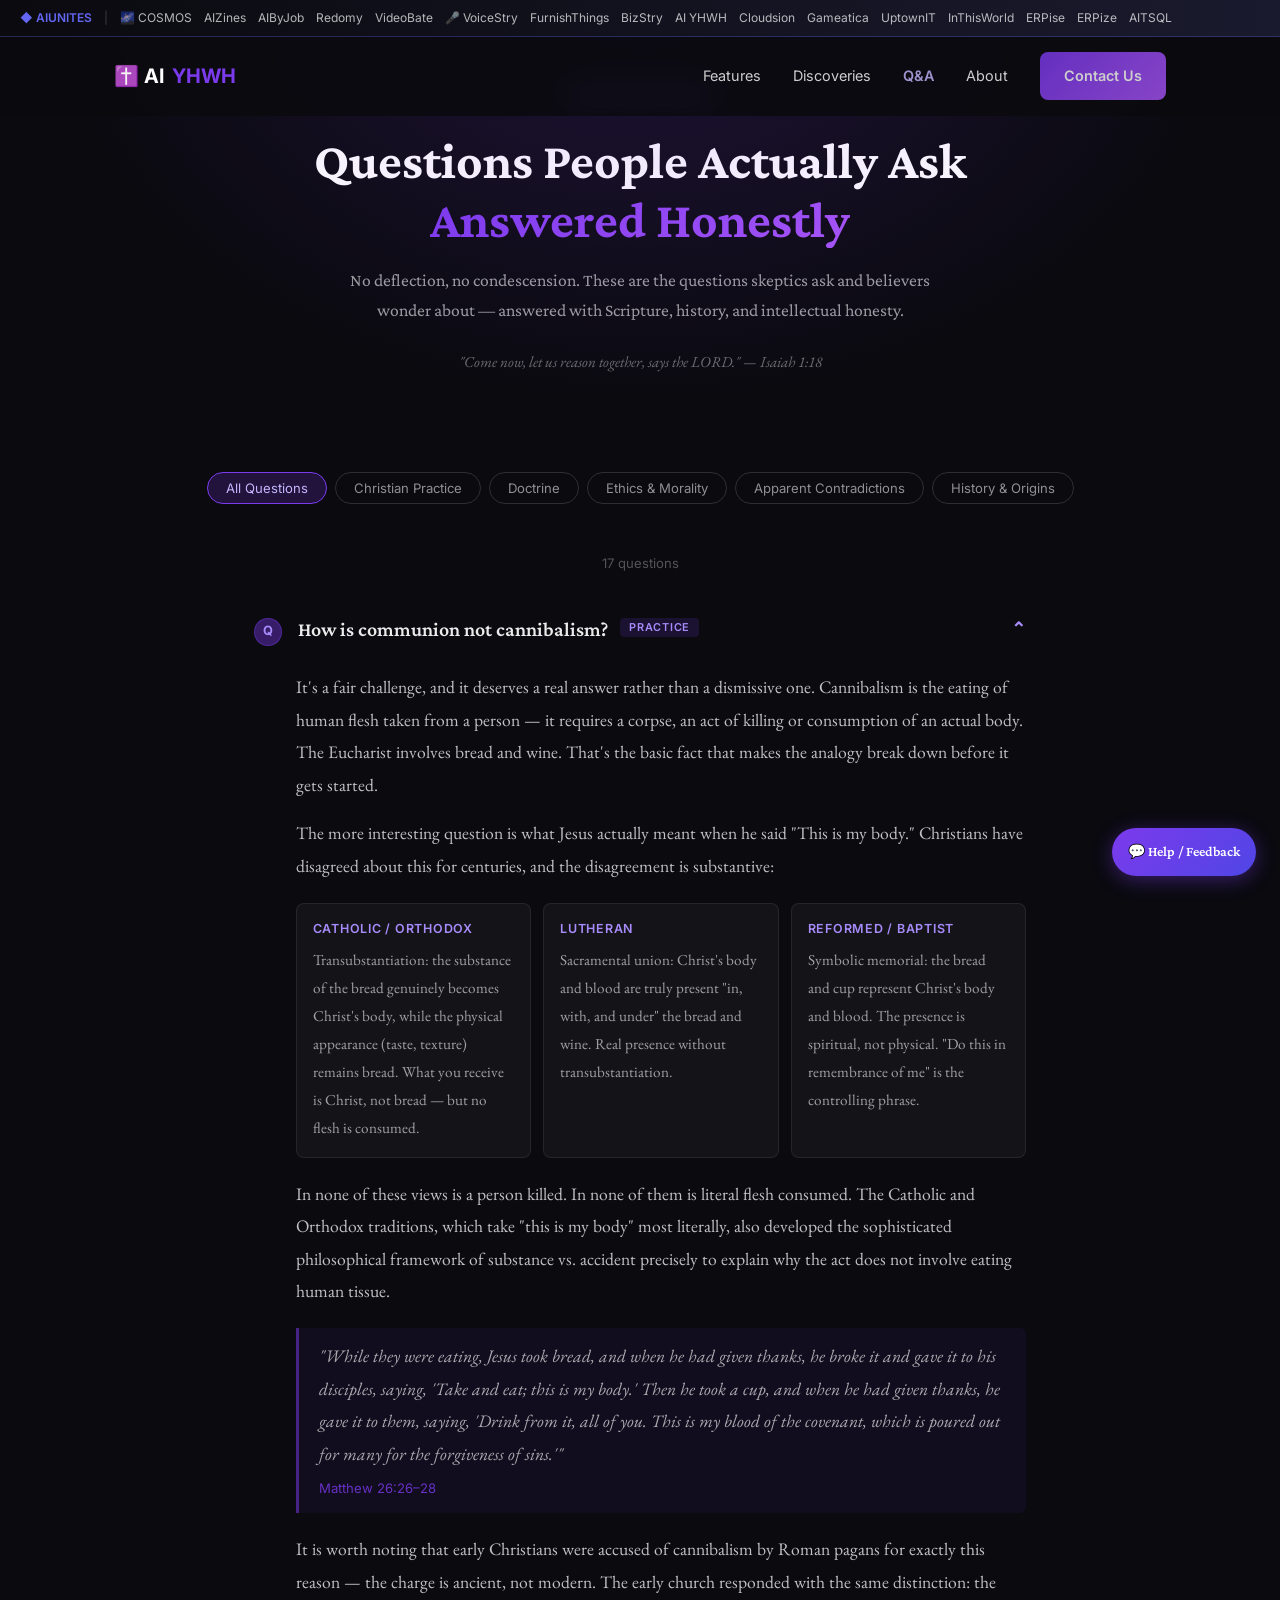
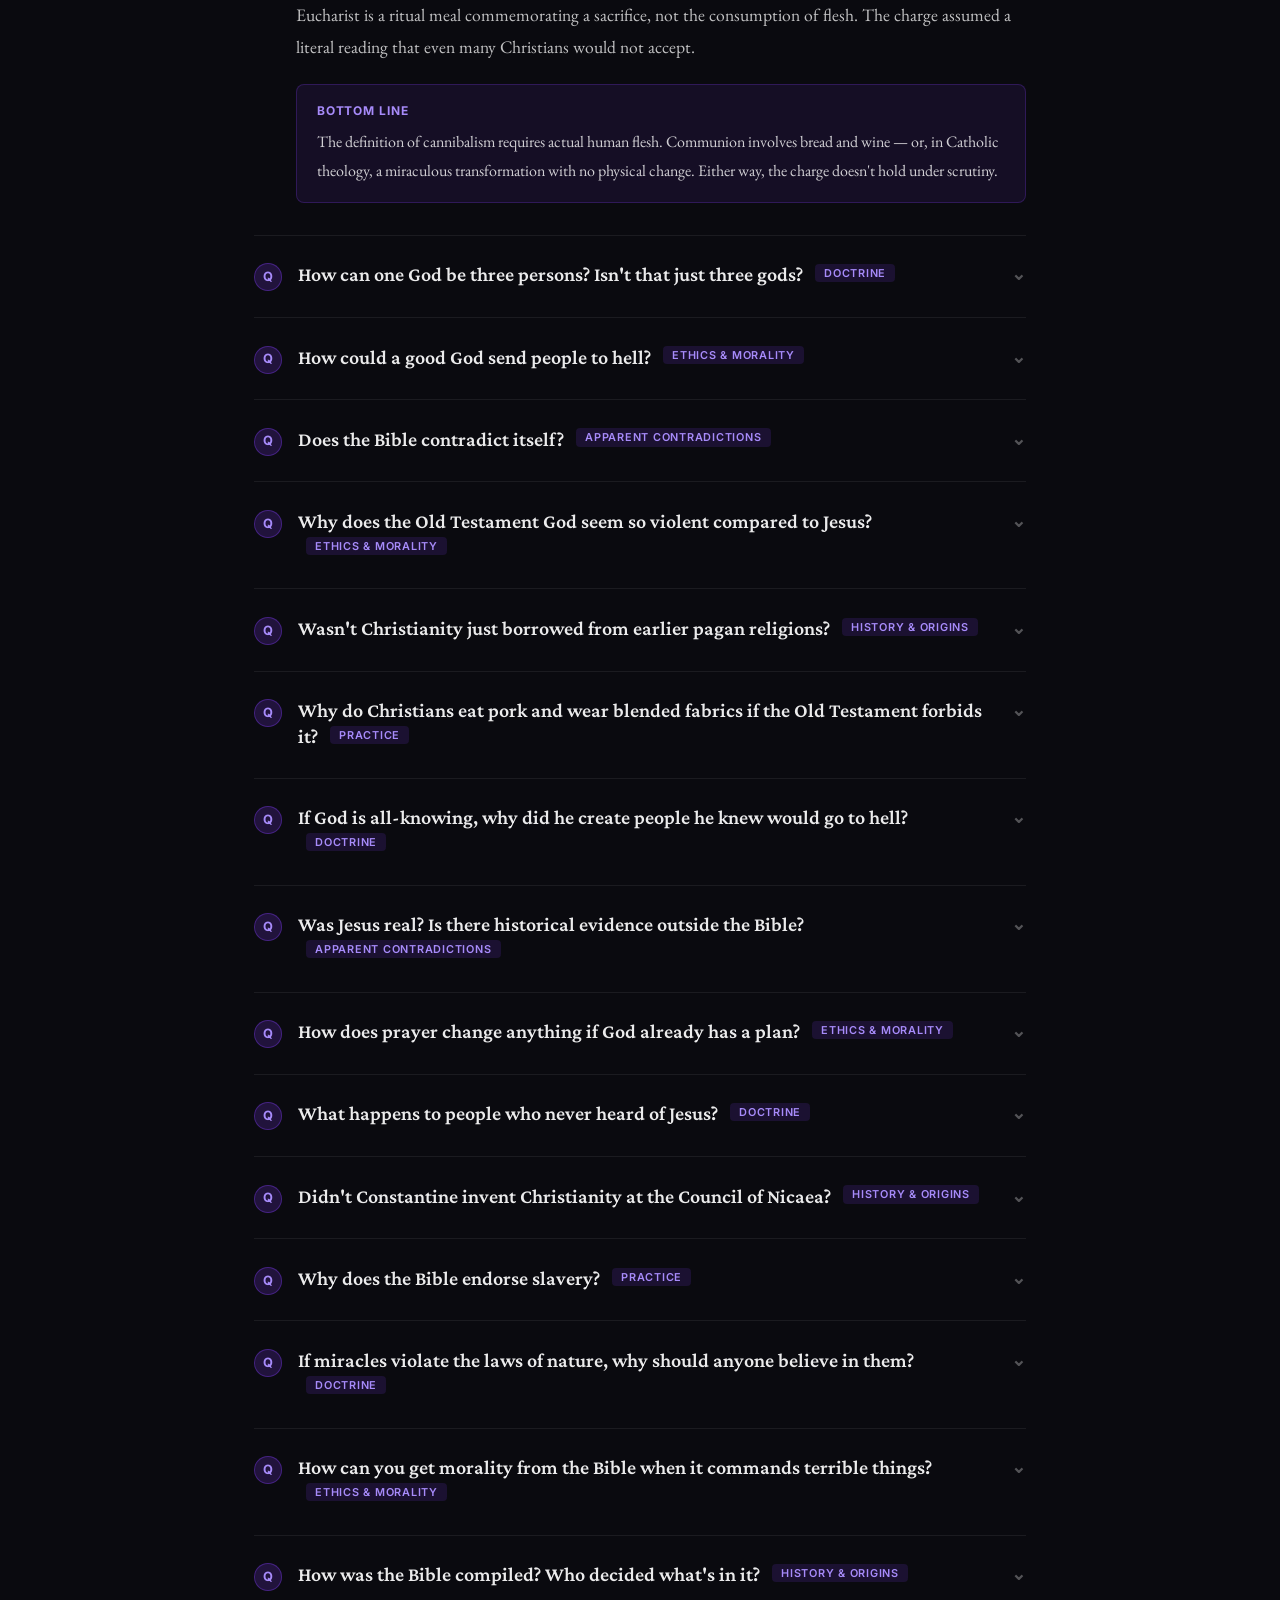
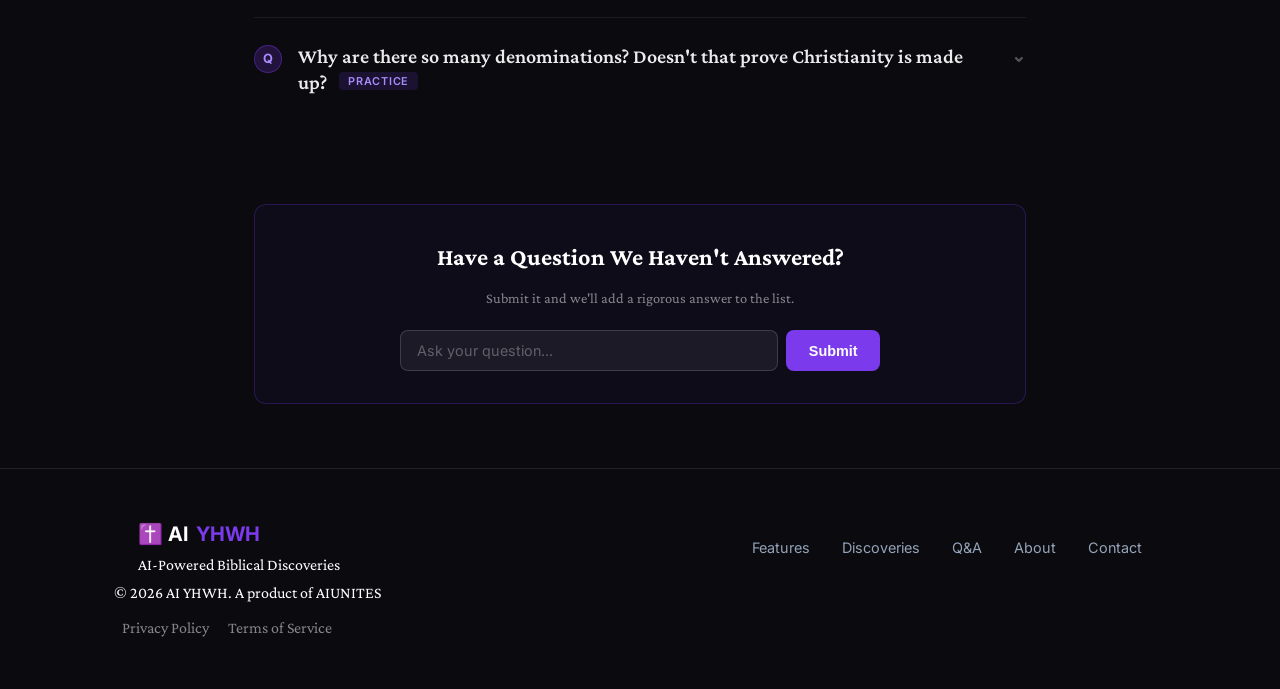
==== commit 8a1b80f8: "Auto-publish: 2026-04-27 19:10:02" ====
--- a/qa.html
+++ b/qa.html
@@ -1,4 +1,4 @@
-<!DOCTYPE html>
+﻿<!DOCTYPE html>
 <html lang="en">
 <head>
   <meta charset="UTF-8">
@@ -274,12 +274,11 @@
 <body>
 
   <!-- AIUNITES Webring -->
-  <style>.aiunites-bar{position:fixed;top:0;left:0;right:0;z-index:10000;background:linear-gradient(90deg,#0a0a0f,#1a1a2e);border-bottom:1px solid rgba(99,102,241,.3);padding:8px 0;font-size:12px}.aiunites-bar-content{max-width:1400px;margin:0 auto;padding:0 20px;display:flex;align-items:center;gap:12px;overflow-x:auto;scrollbar-width:none}.aiunites-bar-content::-webkit-scrollbar{display:none}.aiunites-bar a{color:rgba(255,255,255,.7);text-decoration:none;white-space:nowrap;transition:color .2s}.aiunites-bar a:hover{color:#fff}.aiunites-bar-brand{color:#6366f1!important;font-weight:600}.aiunites-bar .current{color:#fff!important;font-weight:600;text-decoration:underline;text-underline-offset:3px;}body{padding-top:36px!important}.nav{top:36px!important}</style>
-  <style>.wb-arrow{display:none;position:fixed;top:0;width:36px;height:33px;align-items:center;justify-content:center;cursor:pointer;z-index:10001;border:none;padding:0;font-size:16px;line-height:1;color:rgba(255,255,255,.8);transition:color .2s,opacity .2s}.wb-arrow:hover{color:#fff}.wb-left{left:0;background:linear-gradient(90deg,#0d0d1a 55%,transparent)}.wb-right{right:0;background:linear-gradient(270deg,#0d0d1a 55%,transparent)}@media(hover:hover)and(pointer:fine){.wb-arrow{display:flex}}</style>
-  <button class="wb-arrow wb-left" id="wb-left" aria-label="Scroll webring left">&#8249;</button>
-  <div class="aiunites-bar"><div class="aiunites-bar-content" id="wb-content"><a href="https://aiunites.com" class="aiunites-bar-brand">&#9670; AIUNITES</a><span style="color:rgba(255,255,255,.2)">|</span><a href="https://aizines.com">AIZines</a><a href="https://aibyjob.com">AIByJob</a><a href="https://redomy.com">Redomy</a><a href="https://videobate.com">VideoBate</a><a href="https://aiunites.github.io/voicestry-site/">VoiceStry</a><a href="https://furnishthings.com">FurnishThings</a><a href="https://bizstry.com">BizStry</a><a href="https://aiyhwh.com" class="current">AI YHWH</a><a href="https://cloudsion.com">Cloudsion</a><a href="https://gameatica.com">Gameatica</a><a href="https://uptownit.com">UptownIT</a><a href="https://inthisworld.com">InThisWorld</a><a href="https://erpise.com">ERPise</a><a href="https://erpize.com">ERPize</a><a href="https://aiunites.github.io/aitsql-site/">AITSQL</a><a href="https://cosmostheopera.com">&#127756; COSMOS</a></div></div>
-  <button class="wb-arrow wb-right" id="wb-right" aria-label="Scroll webring right">&#8250;</button>
-  <script>(function(){var c=document.getElementById('wb-content'),l=document.getElementById('wb-left'),r=document.getElementById('wb-right');if(!c||!l||!r)return;function upd(){var atL=c.scrollLeft<8,atR=c.scrollLeft>=c.scrollWidth-c.clientWidth-8;l.style.opacity=atL?'0':'1';l.style.pointerEvents=atL?'none':'auto';r.style.opacity=atR?'0':'1';r.style.pointerEvents=atR?'none':'auto';}l.onclick=function(){c.scrollBy({left:-220,behavior:'smooth'});};r.onclick=function(){c.scrollBy({left:220,behavior:'smooth'});};c.addEventListener('scroll',upd,{passive:true});upd();})()</script>
+  <style>.aiunites-bar{position:fixed;top:0;left:0;right:0;z-index:1100;background:linear-gradient(90deg,#0a0a0f,#1a1a2e);border-bottom:1px solid rgba(99,102,241,.3);padding:8px 0;font-size:12px}.aiunites-bar-content{max-width:1400px;margin:0 auto;padding:0 20px;display:flex;align-items:center;gap:12px;overflow-x:auto;scrollbar-width:none}.aiunites-bar-content::-webkit-scrollbar{display:none}.aiunites-bar a{color:rgba(255,255,255,.7);text-decoration:none;white-space:nowrap;transition:color .2s}.aiunites-bar a:hover{color:#fff}.aiunites-bar-brand{color:#6366f1!important;font-weight:600}.aiunites-bar-brand:hover{color:#818cf8!important}.aiunites-bar-active{color:#fff!important;text-decoration:underline;text-underline-offset:3px}.aiunites-bar-divider{color:rgba(255,255,255,.2)}.wb-arrow{display:none;position:fixed;top:0;width:36px;height:33px;align-items:center;justify-content:center;cursor:pointer;z-index:1102;border:none;padding:0;font-size:16px;line-height:1;color:rgba(255,255,255,.8);transition:color .2s,opacity .2s}.wb-arrow:hover{color:#fff}.wb-left{left:0;background:linear-gradient(90deg,#0d0d1a 55%,transparent)}.wb-right{right:0;background:linear-gradient(270deg,#0d0d1a 55%,transparent)}@media (hover:hover) and (pointer:fine){.wb-arrow{display:flex}}</style>
+<button class="wb-arrow wb-left" id="wb-left" aria-label="Scroll webring left">&#8249;</button>
+<div class="aiunites-bar"><div class="aiunites-bar-content" id="wb-content"><a href="https://aiunites.github.io/aiunites-site/" class="aiunites-bar-brand">&#9670; AIUNITES</a><span class="aiunites-bar-divider">|</span></div></div>
+<button class="wb-arrow wb-right" id="wb-right" aria-label="Scroll webring right">&#8250;</button>
+<script>(function(){var IS_LOCAL=location.protocol==='file:'||location.hostname==='localhost'||location.hostname==='127.0.0.1';var BASE=IS_LOCAL?'../':'https://aiunites.github.io/';var JSON_URL=IS_LOCAL?'../aiunites-site/data/webring.json':'https://aiunites.github.io/aiunites-site/data/webring.json';var c=document.getElementById('wb-content'),l=document.getElementById('wb-left'),r=document.getElementById('wb-right');function buildBar(sites){sites.forEach(function(s){var a=document.createElement('a');a.href=(IS_LOCAL?BASE+s.repo+'/index.html':BASE+s.repo+'/');a.textContent=s.name;if(location.pathname.indexOf(s.repo)!==-1)a.className='aiunites-bar-active';c.appendChild(a);});setupArrows();}function setupArrows(){if(!c||!l||!r)return;function upd(){var atL=c.scrollLeft<8,atR=c.scrollLeft>=c.scrollWidth-c.clientWidth-8;l.style.opacity=atL?'0':'1';l.style.pointerEvents=atL?'none':'auto';r.style.opacity=atR?'0':'1';r.style.pointerEvents=atR?'none':'auto';}l.onclick=function(){c.scrollBy({left:-220,behavior:'smooth'});};r.onclick=function(){c.scrollBy({left:220,behavior:'smooth'});};c.addEventListener('scroll',upd,{passive:true});upd();}var FB=[{name:'\uD83C\uDF0C COSMOS',repo:'cosmostheopera-site'},{name:'AIZines',repo:'aizines-app'},{name:'AIByJob',repo:'aibyjob-demo'},{name:'Redomy',repo:'redomy-demo'},{name:'VideoBate',repo:'videobate-site'},{name:'\uD83C\uDFA4 VoiceStry',repo:'voicestry-site'},{name:'FurnishThings',repo:'furnishthings-site'},{name:'BizStry',repo:'bizstry-site'},{name:'AI YHWH',repo:'aiyhwh-site'},{name:'Cloudsion',repo:'cloudsion-site'},{name:'Gameatica',repo:'gameatica-site'},{name:'UptownIT',repo:'uptownit-site'},{name:'InThisWorld',repo:'inthisworld-site'},{name:'ERPise',repo:'erpise-site'},{name:'ERPize',repo:'erpize-site'},{name:'AITSQL',repo:'aitsql-site'}];fetch(JSON_URL).then(function(r){return r.json();}).then(buildBar).catch(function(){buildBar(FB);});})()</script>
 
   <nav class="nav">
     <div class="container nav-container">
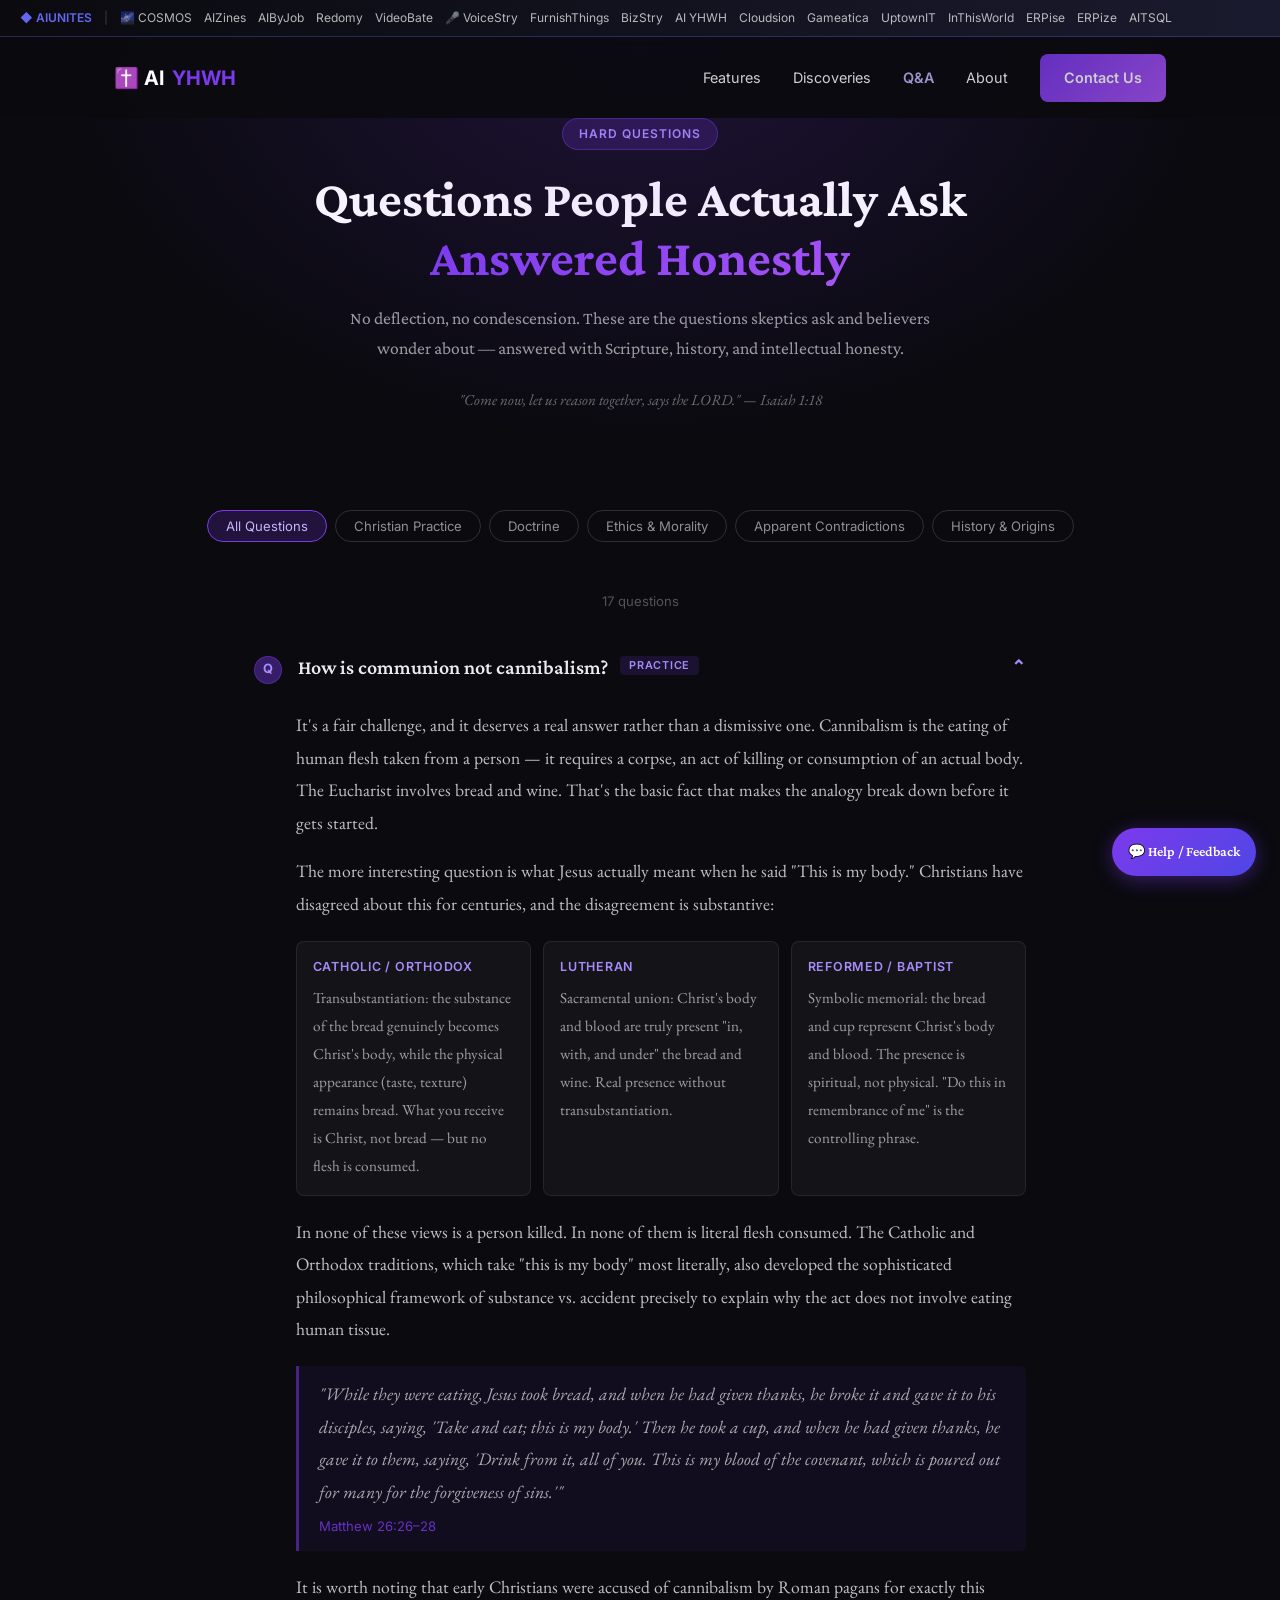
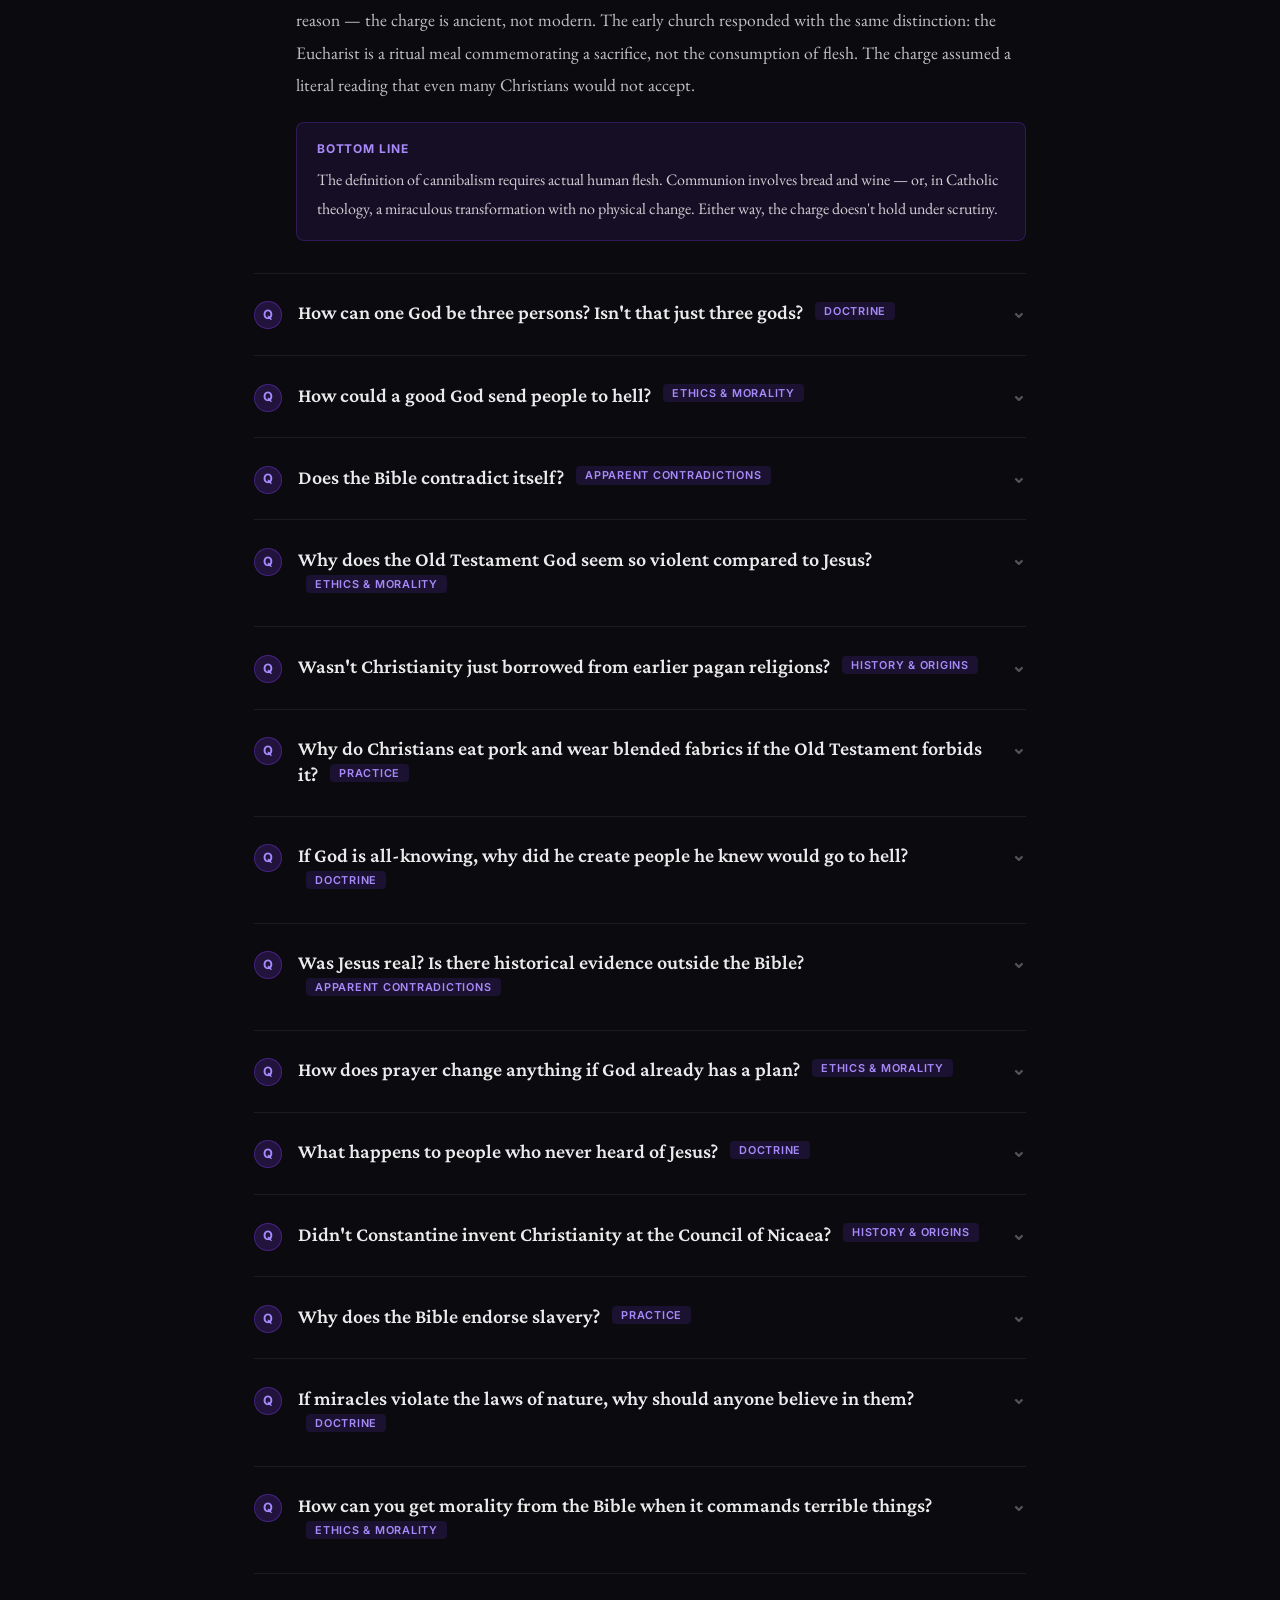
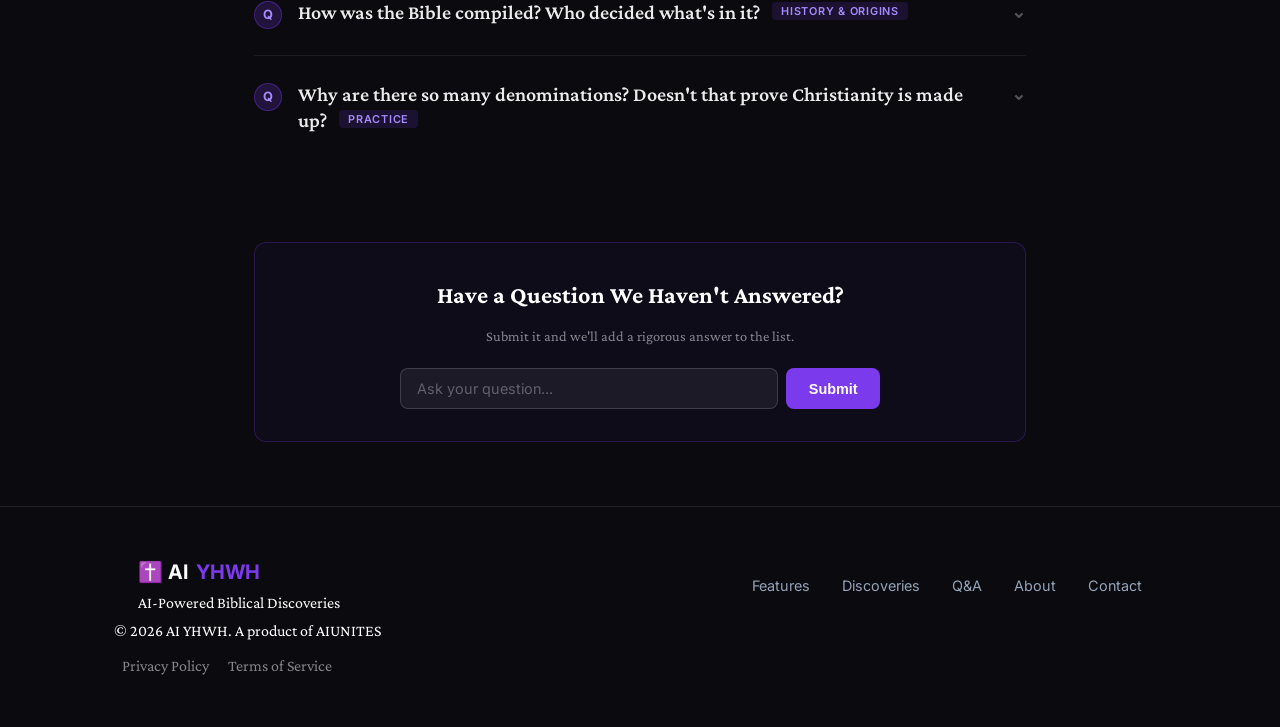
==== commit 56de2235: "Auto-publish: 2026-04-27 20:54:41" ====
--- a/qa.html
+++ b/qa.html
@@ -274,7 +274,7 @@
 <body>
 
   <!-- AIUNITES Webring -->
-  <style>.aiunites-bar{position:fixed;top:0;left:0;right:0;z-index:1100;background:linear-gradient(90deg,#0a0a0f,#1a1a2e);border-bottom:1px solid rgba(99,102,241,.3);padding:8px 0;font-size:12px}.aiunites-bar-content{max-width:1400px;margin:0 auto;padding:0 20px;display:flex;align-items:center;gap:12px;overflow-x:auto;scrollbar-width:none}.aiunites-bar-content::-webkit-scrollbar{display:none}.aiunites-bar a{color:rgba(255,255,255,.7);text-decoration:none;white-space:nowrap;transition:color .2s}.aiunites-bar a:hover{color:#fff}.aiunites-bar-brand{color:#6366f1!important;font-weight:600}.aiunites-bar-brand:hover{color:#818cf8!important}.aiunites-bar-active{color:#fff!important;text-decoration:underline;text-underline-offset:3px}.aiunites-bar-divider{color:rgba(255,255,255,.2)}.wb-arrow{display:none;position:fixed;top:0;width:36px;height:33px;align-items:center;justify-content:center;cursor:pointer;z-index:1102;border:none;padding:0;font-size:16px;line-height:1;color:rgba(255,255,255,.8);transition:color .2s,opacity .2s}.wb-arrow:hover{color:#fff}.wb-left{left:0;background:linear-gradient(90deg,#0d0d1a 55%,transparent)}.wb-right{right:0;background:linear-gradient(270deg,#0d0d1a 55%,transparent)}@media (hover:hover) and (pointer:fine){.wb-arrow{display:flex}}</style>
+  <style>.aiunites-bar{position:fixed;top:0;left:0;right:0;z-index:1100;background:linear-gradient(90deg,#0a0a0f,#1a1a2e);border-bottom:1px solid rgba(99,102,241,.3);padding:8px 0;font-size:12px}.aiunites-bar-content{max-width:1400px;margin:0 auto;padding:0 20px;display:flex;align-items:center;gap:12px;overflow-x:auto;scrollbar-width:none}.aiunites-bar-content::-webkit-scrollbar{display:none}.aiunites-bar a{color:rgba(255,255,255,.7);text-decoration:none;white-space:nowrap;transition:color .2s}.aiunites-bar a:hover{color:#fff}.aiunites-bar-brand{color:#6366f1!important;font-weight:600}.aiunites-bar-brand:hover{color:#818cf8!important}.aiunites-bar-active{color:#fff!important;text-decoration:underline;text-underline-offset:3px}.aiunites-bar-divider{color:rgba(255,255,255,.2)}.wb-arrow{display:none;position:fixed;top:0;width:36px;height:33px;align-items:center;justify-content:center;cursor:pointer;z-index:1102;border:none;padding:0;font-size:16px;line-height:1;color:rgba(255,255,255,.8);transition:color .2s,opacity .2s}.wb-arrow:hover{color:#fff}.wb-left{left:0;background:linear-gradient(90deg,#0d0d1a 55%,transparent)}.wb-right{right:0;background:linear-gradient(270deg,#0d0d1a 55%,transparent)}@media (hover:hover) and (pointer:fine){.wb-arrow{display:flex}}body{padding-top:38px!important}.nav{top:38px!important}</style>
 <button class="wb-arrow wb-left" id="wb-left" aria-label="Scroll webring left">&#8249;</button>
 <div class="aiunites-bar"><div class="aiunites-bar-content" id="wb-content"><a href="https://aiunites.github.io/aiunites-site/" class="aiunites-bar-brand">&#9670; AIUNITES</a><span class="aiunites-bar-divider">|</span></div></div>
 <button class="wb-arrow wb-right" id="wb-right" aria-label="Scroll webring right">&#8250;</button>
